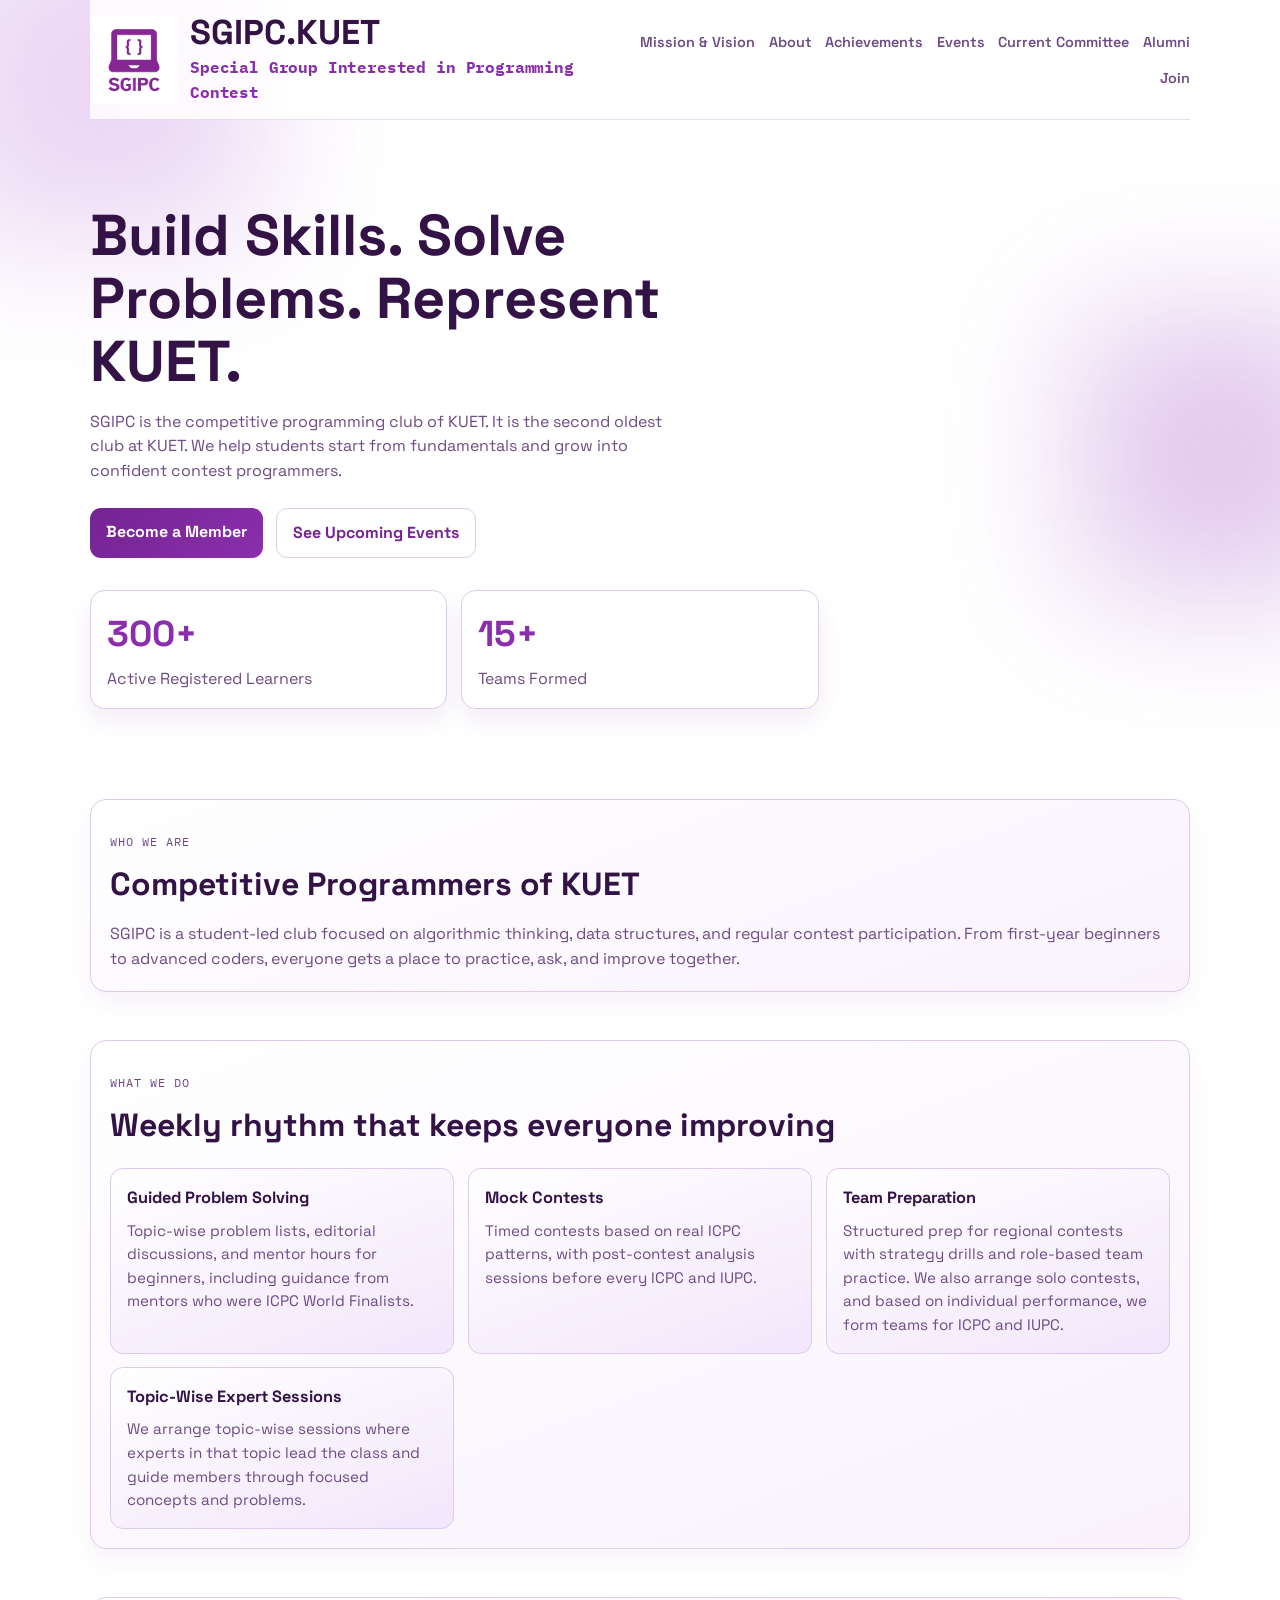
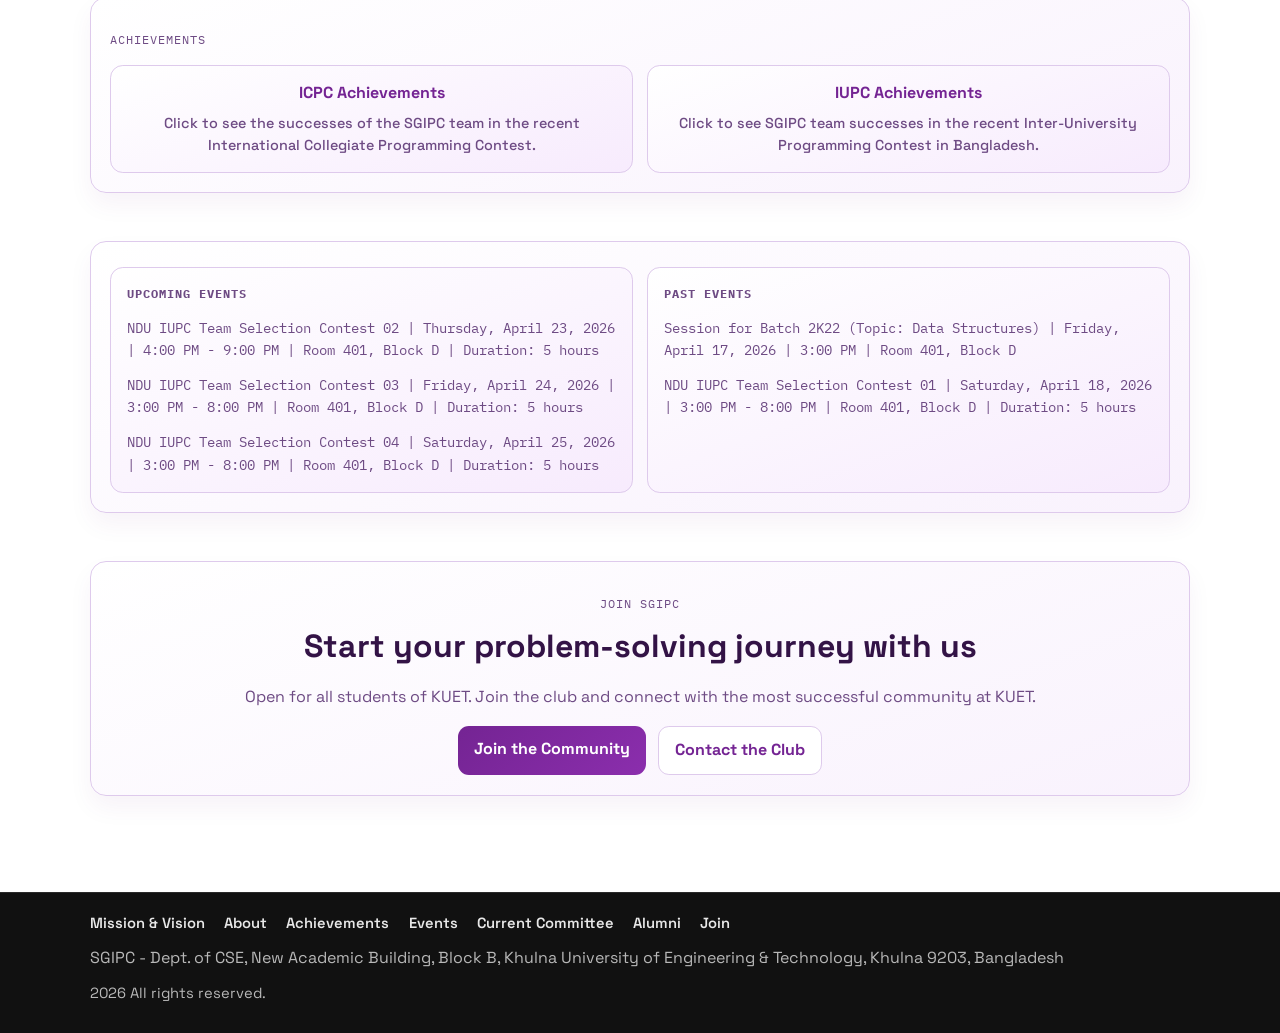
==== index.html @ be024faa "Adding the Front page(Partial)" ====
<!DOCTYPE html>
<html lang="en">
  <head>
    <meta charset="UTF-8" />
    <meta name="viewport" content="width=device-width, initial-scale=1.0" />
    <title>SGIPC | KUET CSE</title>
    <meta
      name="description"
      content="SGIPC (Special Group Interested in Programming Contest) - KUET CSE club front page."
    />
    <link rel="preconnect" href="https://fonts.googleapis.com" />
    <link rel="preconnect" href="https://fonts.gstatic.com" crossorigin />
    <link
      href="https://fonts.googleapis.com/css2?family=Space+Grotesk:wght@400;500;600;700&family=IBM+Plex+Mono:wght@400;500&display=swap"
      rel="stylesheet"
    />
    <link rel="stylesheet" href="styles.css" />
  </head>
  <body>
    <div class="ambient ambient-one"></div>
    <div class="ambient ambient-two"></div>

    <header class="site-header">
      <a href="#home" class="brand">
        <img
          src="assets/sgipc-logo.png"
          alt="SGIPC logo"
          class="brand-logo"
          width="88"
          height="88"
        />
        <div class="brand-text">
          <h1>SGIPC.KUET</h1>
          <p class="brand-subtitle">
            Special Group Interested in Programming Contest
          </p>
        </div>
      </a>

      <button class="menu-btn" id="menuBtn" aria-label="Toggle menu">
        <span></span>
        <span></span>
      </button>

      <nav class="site-nav" id="siteNav">
        <a href="mission-vision.html">Mission &amp; Vision</a>
        <a href="#about">About</a>
        <a href="#achievements">Achievements</a>
        <a href="#events">Events</a>
        <a href="current-committee.html">Current Committee</a>
        <a href="alumni.html">Alumni</a>
        <a href="#join">Join</a>
      </nav>
    </header>

    <main>
      <section class="hero" id="home">
        <h2>Build Skills. Solve Problems. Represent KUET.</h2>
        <p class="hero-copy">
          SGIPC is the competitive programming club of KUET. It is the second
          oldest club at KUET. We help students start from fundamentals and grow
          into confident contest programmers.
        </p>
        <div class="hero-actions">
          <a class="btn btn-primary" href="#join">Become a Member</a>
          <a class="btn btn-ghost" href="#events">See Upcoming Events</a>
        </div>

        <div class="stats-grid">
          <article class="stat-card">
            <p class="stat-value" data-count="300" data-suffix="+">0</p>
            <p class="stat-label">Active Registered Learners</p>
          </article>
          <a class="stat-card stat-card-link" href="#join">
            <p class="stat-value" data-count="15" data-suffix="+">0</p>
            <p class="stat-label">Teams Formed</p>
          </a>
        </div>
      </section>

      <section class="section reveal" id="about">
        <p class="section-kicker">Who We Are</p>
        <h3>Competitive Programmers of KUET</h3>
        <p>
          SGIPC is a student-led club focused on algorithmic thinking, data
          structures, and regular contest participation. From first-year
          beginners to advanced coders, everyone gets a place to practice, ask,
          and improve together.
        </p>
      </section>

      <section class="section reveal" id="activities">
        <p class="section-kicker">What We Do</p>
        <h3>Weekly rhythm that keeps everyone improving</h3>

        <div class="activity-grid">
          <article class="activity-card">
            <h4>Guided Problem Solving</h4>
            <p>
              Topic-wise problem lists, editorial discussions, and mentor hours
              for beginners, including guidance from mentors who were ICPC World
              Finalists.
            </p>
          </article>
          <article class="activity-card">
            <h4>Mock Contests</h4>
            <p>
              Timed contests based on real ICPC patterns, with post-contest
              analysis sessions before every ICPC and IUPC.
            </p>
          </article>
          <article class="activity-card">
            <h4>Team Preparation</h4>
            <p>
              Structured prep for regional contests with strategy drills and
              role-based team practice. We also arrange solo contests, and based
              on individual performance, we form teams for ICPC and IUPC.
            </p>
          </article>
          <article class="activity-card">
            <h4>Topic-Wise Expert Sessions</h4>
            <p>
              We arrange topic-wise sessions where experts in that topic lead
              the class and guide members through focused concepts and problems.
            </p>
          </article>
        </div>
      </section>

      <section class="section reveal" id="achievements">
        <p class="section-kicker">Achievements</p>
        <div class="achievement-jump">
          <a class="achievement-jump-link" href="#icpc-achievements"
            ><span class="achievement-jump-title">ICPC Achievements</span
            ><span class="achievement-jump-desc"
              >Click to see the successes of the SGIPC team in the recent
              International Collegiate Programming Contest.</span
            ></a
          >
          <a class="achievement-jump-link" href="#iupc-achievements"
            ><span class="achievement-jump-title">IUPC Achievements</span
            ><span class="achievement-jump-desc"
              >Click to see SGIPC team successes in the recent
              Inter-University Programming Contest in Bangladesh.</span
            ></a
          >
        </div>
      </section>

      <section class="section reveal" id="events">
        <div class="event-groups">
          <article class="event-box">
            <p class="section-kicker event-kicker">Upcoming Events</p>
            <p class="event-meta">
              NDU IUPC Team Selection Contest 02 | Thursday, April 23, 2026 |
              4:00 PM - 9:00 PM | Room 401, Block D | Duration: 5 hours
            </p>
            <p class="event-meta">
              NDU IUPC Team Selection Contest 03 | Friday, April 24, 2026 | 3:00
              PM - 8:00 PM | Room 401, Block D | Duration: 5 hours
            </p>
            <p class="event-meta">
              NDU IUPC Team Selection Contest 04 | Saturday, April 25, 2026 |
              3:00 PM - 8:00 PM | Room 401, Block D | Duration: 5 hours
            </p>
          </article>

          <article class="event-box">
            <p class="section-kicker event-kicker">Past Events</p>
            <p class="event-meta">
              Session for Batch 2K22 (Topic: Data Structures) | Friday, April 17,
              2026 | 3:00 PM | Room 401, Block D
            </p>
            <p class="event-meta">
              NDU IUPC Team Selection Contest 01 | Saturday, April 18, 2026 |
              3:00 PM - 8:00 PM | Room 401, Block D | Duration: 5 hours
            </p>
          </article>
        </div>
      </section>

      <section class="section reveal join" id="join">
        <p class="section-kicker">Join SGIPC</p>
        <h3>Start your problem-solving journey with us</h3>
        <p>
          Open for all students of KUET. Join the club and connect with the most
          successful community at KUET.
        </p>
        <div class="join-actions">
          <a
            class="btn btn-primary"
            href="https://docs.google.com/forms/d/e/REPLACE_WITH_YOUR_FORM_ID/viewform"
            target="_blank"
            rel="noopener noreferrer"
            >Join the Community</a
          >
          <a class="btn btn-ghost" href="mailto:sgipc.cse@kuet.ac.bd"
            >Contact the Club</a
          >
        </div>
      </section>
    </main>

    <footer class="site-footer">
      <div class="footer-inner">
        <nav class="footer-nav" aria-label="Footer Navigation">
          <a href="mission-vision.html">Mission &amp; Vision</a>
          <a href="#about">About</a>
          <a href="#achievements">Achievements</a>
          <a href="#events">Events</a>
          <a href="current-committee.html">Current Committee</a>
          <a href="alumni.html">Alumni</a>
          <a href="#join">Join</a>
        </nav>
        <p class="footer-address">
          SGIPC - Dept. of CSE, New Academic Building, Block B, Khulna
          University of Engineering & Technology, Khulna 9203, Bangladesh
        </p>
        <p class="footer-copy"><span id="year"></span> All rights reserved.</p>
      </div>
    </footer>

    <script src="script.js"></script>
  </body>
</html>
---- styles.css ----
:root {
  --bg: #ffffff;
  --surface: #f9f2fd;
  --surface-soft: #f2e6fb;
  --text: #331346;
  --muted: #6e4b84;
  --accent: #8b2ead;
  --accent-strong: #742493;
  --stroke: #decaec;
  --max-width: 1100px;
}

* {
  box-sizing: border-box;
  margin: 0;
  padding: 0;
}

html {
  scroll-behavior: smooth;
}

#home,
#about,
#activities,
#achievements,
#events,
#join {
  scroll-margin-top: 96px;
}

body {
  font-family: "Space Grotesk", sans-serif;
  color: var(--text);
  background: #ffffff;
  line-height: 1.55;
  min-height: 100vh;
  overflow-x: hidden;
}

.ambient {
  position: fixed;
  z-index: -1;
  filter: blur(70px);
  opacity: 0.35;
}

.ambient-one {
  width: 320px;
  height: 320px;
  background: #c78de0;
  top: -80px;
  left: -60px;
}

.ambient-two {
  width: 280px;
  height: 280px;
  background: #ad67ce;
  right: -80px;
  top: 35%;
}

.site-header,
main {
  width: min(100% - 2rem, var(--max-width));
  margin-inline: auto;
}

.site-header {
  position: sticky;
  top: 0;
  display: flex;
  align-items: center;
  justify-content: space-between;
  padding: 0.9rem 0;
  backdrop-filter: blur(10px);
  background: rgba(255, 255, 255, 0.85);
  border-bottom: 1px solid rgba(222, 202, 236, 0.65);
  z-index: 10;
}

.brand {
  display: flex;
  align-items: center;
  gap: 0.75rem;
  text-decoration: none;
  color: inherit;
}

.brand-logo {
  width: 88px;
  height: 88px;
  object-fit: contain;
}

.brand-text h1 {
  font-size: clamp(1.45rem, 3vw, 2.15rem);
  line-height: 1.1;
}

.brand-subtitle {
  margin-top: 0.2rem;
  font-size: clamp(0.84rem, 1.45vw, 1rem);
  font-family: "IBM Plex Mono", monospace;
  color: var(--accent);
  font-weight: 700;
  letter-spacing: -0.01em;
}

.site-nav {
  display: flex;
  gap: 0.85rem;
  align-items: center;
  flex-wrap: wrap;
  justify-content: flex-end;
}

.site-nav a {
  text-decoration: none;
  color: var(--muted);
  font-weight: 600;
  font-size: 0.9rem;
  transition: color 0.25s ease;
}

.site-nav a:hover {
  color: var(--accent-strong);
}

.menu-btn {
  display: none;
  background: transparent;
  border: 1px solid var(--stroke);
  border-radius: 0.5rem;
  width: 42px;
  height: 38px;
  padding: 0.4rem;
  cursor: pointer;
}

.menu-btn span {
  display: block;
  height: 2px;
  background: var(--accent-strong);
  margin: 0.45rem 0;
}

main {
  padding: 2rem 0 4rem;
}

.hero {
  padding: 3.2rem 0 2.6rem;
  animation: rise 0.8s ease;
}

.hero h2 {
  font-size: clamp(1.95rem, 4.8vw, 3.6rem);
  line-height: 1.1;
  max-width: 16ch;
}

.hero-copy {
  margin-top: 1rem;
  max-width: 58ch;
  color: var(--muted);
}

.hero-actions {
  margin-top: 1.5rem;
  display: flex;
  flex-wrap: wrap;
  gap: 0.8rem;
}

.btn {
  text-decoration: none;
  font-weight: 700;
  padding: 0.72rem 1rem;
  border-radius: 0.68rem;
  border: 1px solid var(--stroke);
  transition:
    transform 0.2s ease,
    box-shadow 0.2s ease;
}

.btn:hover {
  transform: translateY(-2px);
  box-shadow: 0 10px 20px rgba(139, 46, 173, 0.2);
}

.btn-primary {
  background: linear-gradient(135deg, var(--accent-strong) 0%, var(--accent) 100%);
  color: #ffffff;
  border: none;
}

.btn-ghost {
  color: var(--accent-strong);
  background: #fff;
}

.stats-grid {
  margin-top: 2rem;
  display: grid;
  grid-template-columns: repeat(3, minmax(0, 1fr));
  gap: 0.9rem;
}

.stat-card {
  background: #ffffff;
  border: 1px solid var(--stroke);
  border-radius: 0.9rem;
  padding: 1rem;
  box-shadow: 0 12px 24px rgba(98, 28, 126, 0.08);
}

.stat-card-link {
  display: block;
  text-decoration: none;
  color: inherit;
  transition:
    transform 0.2s ease,
    box-shadow 0.2s ease,
    border-color 0.2s ease;
}

.stat-card-link:hover {
  transform: translateY(-2px);
  border-color: var(--accent);
  box-shadow: 0 14px 28px rgba(98, 28, 126, 0.15);
}

.stat-value {
  font-size: clamp(1.45rem, 4vw, 2.25rem);
  font-weight: 700;
  color: var(--accent);
}

.stat-label {
  color: var(--muted);
  margin-top: 0.3rem;
}

.section {
  margin-top: 3rem;
  padding: 1.2rem;
  border: 1px solid var(--stroke);
  border-radius: 1rem;
  background: linear-gradient(160deg, #ffffff 0%, var(--surface) 100%);
  box-shadow: 0 12px 24px rgba(98, 28, 126, 0.05);
}

.section-kicker {
  color: var(--accent);
  text-transform: uppercase;
  letter-spacing: 0.08em;
  font-size: 0.78rem;
  font-family: "IBM Plex Mono", monospace;
}

.event-kicker {
  font-weight: 700;
}

.section h3 {
  margin-top: 0.55rem;
  font-size: clamp(1.35rem, 3.2vw, 2rem);
}

.section p {
  margin-top: 0.8rem;
  color: var(--muted);
}

.activity-grid {
  margin-top: 1.1rem;
  display: grid;
  grid-template-columns: repeat(3, minmax(0, 1fr));
  gap: 0.85rem;
}

.activity-card {
  border: 1px solid var(--stroke);
  border-radius: 0.8rem;
  padding: 1rem;
  background: linear-gradient(160deg, #ffffff 0%, var(--surface-soft) 100%);
}

.activity-card h4 {
  color: var(--text);
  font-size: 1.02rem;
}

.activity-card p {
  margin-top: 0.5rem;
  font-size: 0.95rem;
}

.achievement-jump {
  margin-top: 1rem;
  display: grid;
  grid-template-columns: repeat(2, minmax(0, 1fr));
  gap: 0.85rem;
}

.achievement-jump-link {
  display: block;
  text-decoration: none;
  color: var(--accent-strong);
  font-weight: 700;
  text-align: center;
  border: 1px solid var(--stroke);
  border-radius: 0.8rem;
  padding: 0.95rem 0.8rem;
  background: linear-gradient(160deg, #ffffff 0%, #f7ebfd 100%);
  transition:
    transform 0.2s ease,
    box-shadow 0.2s ease,
    border-color 0.2s ease;
}

.achievement-jump-title {
  display: block;
}

.achievement-jump-desc {
  display: block;
  margin-top: 0.35rem;
  font-size: 0.9rem;
  font-weight: 500;
  color: var(--muted);
}

.achievement-jump-link:hover,
.achievement-jump-link:focus-visible {
  transform: translateY(-2px);
  border-color: var(--accent);
  box-shadow: 0 14px 28px rgba(98, 28, 126, 0.15);
}

.achievement-grid {
  margin-top: 1.1rem;
  display: grid;
  grid-template-columns: repeat(2, minmax(0, 1fr));
  gap: 0.85rem;
}

.achievement-card {
  border: 1px solid var(--stroke);
  border-radius: 0.8rem;
  padding: 1rem;
  background: linear-gradient(160deg, #ffffff 0%, #f7ebfd 100%);
}

.achievement-link {
  display: block;
  text-decoration: none;
  color: inherit;
  transition:
    transform 0.2s ease,
    box-shadow 0.2s ease,
    border-color 0.2s ease;
}

.achievement-link:hover,
.achievement-link:focus-visible {
  transform: translateY(-2px);
  border-color: var(--accent);
  box-shadow: 0 14px 28px rgba(98, 28, 126, 0.15);
}

.achievement-card h4 {
  color: var(--accent-strong);
  font-size: 1.02rem;
}

.achievement-card p {
  margin-top: 0.5rem;
  font-size: 0.95rem;
}

.event-meta {
  font-family: "IBM Plex Mono", monospace;
  font-size: 0.9rem;
}

.event-groups {
  margin-top: 0.4rem;
  display: grid;
  grid-template-columns: repeat(2, minmax(0, 1fr));
  gap: 0.85rem;
}

.event-box {
  border: 1px solid var(--stroke);
  border-radius: 0.8rem;
  padding: 1rem;
  background: linear-gradient(160deg, #ffffff 0%, #f7ebfd 100%);
}

.event-box .section-kicker {
  margin-top: 0;
}

.join {
  text-align: center;
}

.join-actions {
  margin-top: 1rem;
  display: flex;
  justify-content: center;
  flex-wrap: wrap;
  gap: 0.75rem;
}

.site-footer {
  margin-top: 2rem;
  padding: 1.2rem 0 1.8rem;
  background: #111111;
  border-top: 1px solid #2a2a2a;
}

.footer-inner {
  width: min(100% - 2rem, var(--max-width));
  margin-inline: auto;
  display: flex;
  flex-direction: column;
  gap: 0.7rem;
}

.footer-nav {
  display: flex;
  flex-wrap: wrap;
  gap: 0.9rem 1.2rem;
}

.footer-nav a {
  text-decoration: none;
  color: #e8e8e8;
  font-weight: 600;
  font-size: 0.92rem;
}

.footer-nav a:hover {
  color: #ffffff;
}

.footer-address,
.footer-copy {
  color: #b8b8b8;
  margin: 0;
}

.footer-copy {
  font-size: 0.92rem;
}

.reveal {
  opacity: 0;
  transform: translateY(14px);
  transition:
    opacity 0.6s ease,
    transform 0.6s ease;
}

.reveal.is-visible {
  opacity: 1;
  transform: translateY(0);
}

@keyframes rise {
  from {
    opacity: 0;
    transform: translateY(18px);
  }
  to {
    opacity: 1;
    transform: translateY(0);
  }
}

@media (max-width: 880px) {
  .stats-grid,
  .activity-grid,
  .achievement-grid {
    grid-template-columns: 1fr 1fr;
  }

  .event-groups {
    grid-template-columns: 1fr;
  }

  .footer-nav {
    gap: 0.65rem 1rem;
  }
}

@media (max-width: 700px) {
  .menu-btn {
    display: block;
  }

  .site-nav {
    position: absolute;
    right: 0;
    top: 72px;
    width: 210px;
    background: #ffffff;
    border: 1px solid var(--stroke);
    border-radius: 0.8rem;
    padding: 0.8rem;
    display: none;
    flex-direction: column;
    gap: 0.8rem;
    box-shadow: 0 12px 24px rgba(98, 28, 126, 0.12);
  }

  .site-nav.open {
    display: flex;
  }

  .stats-grid,
  .activity-grid,
  .achievement-grid {
    grid-template-columns: 1fr;
  }

  .achievement-jump {
    grid-template-columns: 1fr;
  }

  .event-groups {
    grid-template-columns: 1fr;
  }
}
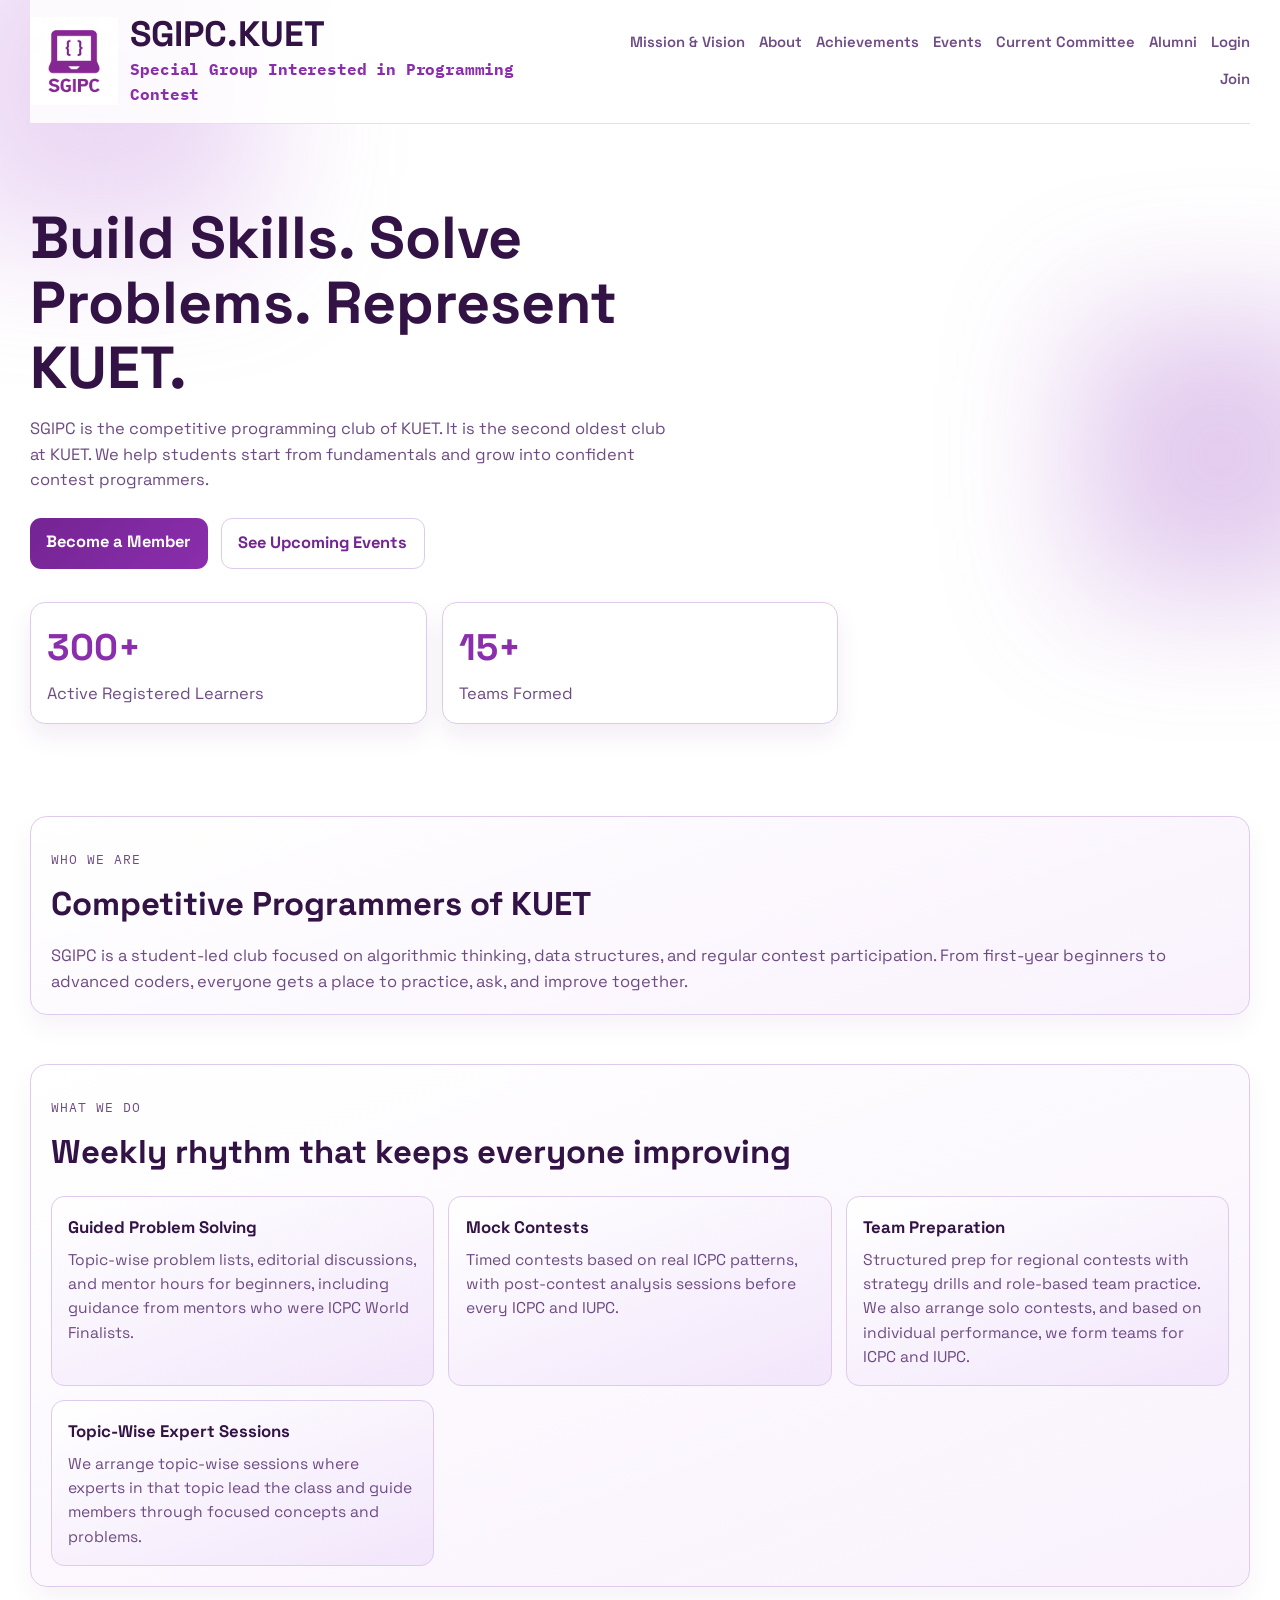
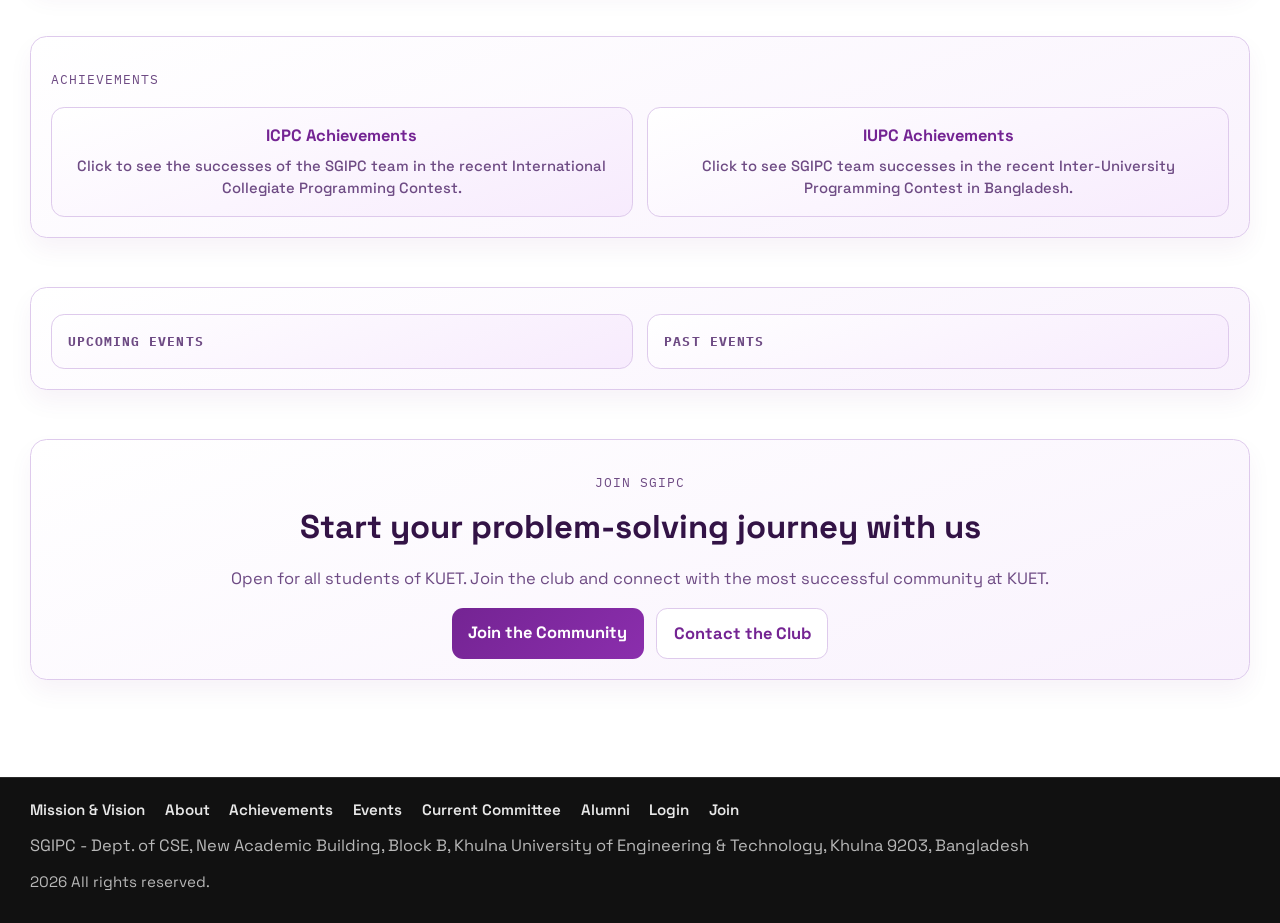
==== commit 9a98b5ee: "Adding the feature of admin login & event editing feature" ====
--- a/index.html
+++ b/index.html
@@ -49,6 +49,7 @@
         <a href="#events">Events</a>
         <a href="current-committee.html">Current Committee</a>
         <a href="alumni.html">Alumni</a>
+        <a href="login.html">Login</a>
         <a href="#join">Join</a>
       </nav>
     </header>
@@ -151,30 +152,30 @@
         <div class="event-groups">
           <article class="event-box">
             <p class="section-kicker event-kicker">Upcoming Events</p>
-            <p class="event-meta">
-              NDU IUPC Team Selection Contest 02 | Thursday, April 23, 2026 |
-              4:00 PM - 9:00 PM | Room 401, Block D | Duration: 5 hours
-            </p>
-            <p class="event-meta">
-              NDU IUPC Team Selection Contest 03 | Friday, April 24, 2026 | 3:00
-              PM - 8:00 PM | Room 401, Block D | Duration: 5 hours
-            </p>
-            <p class="event-meta">
-              NDU IUPC Team Selection Contest 04 | Saturday, April 25, 2026 |
-              3:00 PM - 8:00 PM | Room 401, Block D | Duration: 5 hours
-            </p>
+            <div id="adminAddEventPrompt" style="display:none;margin-bottom:1.5rem;background:var(--surface-soft);padding:1rem;border-radius:4px;text-align:center;">
+              <p style="margin-bottom:0.5rem;">Logged in as: <strong id="eventAdminUser"></strong></p>
+              <button class="btn btn-ghost" id="eventLogoutBtn" type="button" style="font-size:0.9rem;">Logout</button>
+            </div>
+            <div id="upcomingEvents" class="events-list">
+              <!-- Upcoming events will be rendered here by script.js -->
+            </div>
+            <form id="addEventForm" class="add-event-form" aria-label="Add upcoming event" style="display:none;">
+              <h4 style="margin-bottom:0.5rem;">Add New Event</h4>
+              <input type="text" id="evtTitle" placeholder="Event title" required />
+              <input type="datetime-local" id="evtDateTime" required />
+              <input type="text" id="evtLocation" placeholder="Location (optional)" />
+              <textarea id="evtDesc" placeholder="Short description (optional)"></textarea>
+              <div style="display:flex;gap:.5rem;align-items:center;margin-top:.5rem;">
+                <button class="btn btn-primary" id="addEventBtn" type="submit">Add Event</button>
+              </div>
+            </form>
           </article>
 
           <article class="event-box">
             <p class="section-kicker event-kicker">Past Events</p>
-            <p class="event-meta">
-              Session for Batch 2K22 (Topic: Data Structures) | Friday, April 17,
-              2026 | 3:00 PM | Room 401, Block D
-            </p>
-            <p class="event-meta">
-              NDU IUPC Team Selection Contest 01 | Saturday, April 18, 2026 |
-              3:00 PM - 8:00 PM | Room 401, Block D | Duration: 5 hours
-            </p>
+            <div id="pastEvents" class="events-list">
+              <!-- Past events will be rendered here by script.js -->
+            </div>
           </article>
         </div>
       </section>
@@ -189,16 +190,17 @@
         <div class="join-actions">
           <a
             class="btn btn-primary"
-            href="https://docs.google.com/forms/d/e/REPLACE_WITH_YOUR_FORM_ID/viewform"
+            href="https://docs.google.com/forms/d/e/ekhane_form_link_dibo/viewform"
             target="_blank"
             rel="noopener noreferrer"
             >Join the Community</a
           >
-          <a class="btn btn-ghost" href="mailto:sgipc.cse@kuet.ac.bd"
+          <a class="btn btn-ghost" href="mailto:president.sgipc.kuet@gmail.com"
             >Contact the Club</a
           >
         </div>
       </section>
+
     </main>
 
     <footer class="site-footer">
@@ -210,6 +212,7 @@
           <a href="#events">Events</a>
           <a href="current-committee.html">Current Committee</a>
           <a href="alumni.html">Alumni</a>
+          <a href="login.html">Login</a>
           <a href="#join">Join</a>
         </nav>
         <p class="footer-address">
--- a/styles.css
+++ b/styles.css
@@ -7,7 +7,8 @@
   --accent: #8b2ead;
   --accent-strong: #742493;
   --stroke: #decaec;
-  --max-width: 1100px;
+  --max-width: 1220px;
+  --edge-gap: clamp(1rem, 2.2vw, 2rem);
 }
 
 * {
@@ -16,8 +17,15 @@
   padding: 0;
 }
 
+img,
+svg {
+  max-width: 100%;
+  height: auto;
+}
+
 html {
   scroll-behavior: smooth;
+  font-size: clamp(15px, 0.16vw + 14.4px, 17px);
 }
 
 #home,
@@ -63,7 +71,7 @@
 
 .site-header,
 main {
-  width: min(100% - 2rem, var(--max-width));
+  width: min(100% - (2 * var(--edge-gap)), var(--max-width));
   margin-inline: auto;
 }
 
@@ -73,6 +81,7 @@
   display: flex;
   align-items: center;
   justify-content: space-between;
+  gap: 1rem;
   padding: 0.9rem 0;
   backdrop-filter: blur(10px);
   background: rgba(255, 255, 255, 0.85);
@@ -147,7 +156,7 @@
 }
 
 main {
-  padding: 2rem 0 4rem;
+  padding: clamp(1.25rem, 2.2vw, 2rem) 0 clamp(2.5rem, 5vw, 4rem);
 }
 
 .hero {
@@ -244,8 +253,8 @@
 }
 
 .section {
-  margin-top: 3rem;
-  padding: 1.2rem;
+  margin-top: clamp(1.6rem, 4vw, 3rem);
+  padding: clamp(0.95rem, 2.4vw, 1.2rem);
   border: 1px solid var(--stroke);
   border-radius: 1rem;
   background: linear-gradient(160deg, #ffffff 0%, var(--surface) 100%);
@@ -424,11 +433,36 @@
 }
 
 .footer-inner {
-  width: min(100% - 2rem, var(--max-width));
+  width: min(100% - (2 * var(--edge-gap)), var(--max-width));
   margin-inline: auto;
   display: flex;
   flex-direction: column;
   gap: 0.7rem;
+}
+
+@media (max-width: 1024px) {
+  .site-header {
+    align-items: flex-start;
+  }
+
+  .site-nav {
+    gap: 0.7rem;
+  }
+}
+
+@media (max-width: 840px) {
+  .brand-logo {
+    width: 72px;
+    height: 72px;
+  }
+
+  .brand-text h1 {
+    font-size: clamp(1.22rem, 3.6vw, 1.7rem);
+  }
+
+  .brand-subtitle {
+    font-size: clamp(0.72rem, 2vw, 0.9rem);
+  }
 }
 
 .footer-nav {
@@ -471,6 +505,137 @@
   transform: translateY(0);
 }
 
+/* Admin Login Modal */
+.login-modal {
+  position: fixed !important;
+  top: 0 !important;
+  left: 0 !important;
+  width: 100% !important;
+  height: 100% !important;
+  background: rgba(0, 0, 0, 0.5) !important;
+  display: none !important;
+  align-items: center !important;
+  justify-content: center !important;
+  z-index: 9999 !important;
+}
+
+.login-modal-content {
+  background: var(--bg);
+  padding: 2rem;
+  border-radius: 8px;
+  box-shadow: 0 4px 20px rgba(0, 0, 0, 0.15);
+  max-width: 400px;
+  width: 90%;
+}
+
+.login-modal-content h2 {
+  margin-bottom: 1.5rem;
+  text-align: center;
+  color: var(--text);
+}
+
+.admin-login-form {
+  display: flex;
+  flex-direction: column;
+  gap: 1rem;
+}
+
+.admin-login-form input {
+  padding: 0.75rem;
+  border: 1px solid var(--stroke);
+  border-radius: 4px;
+  font-family: inherit;
+  font-size: 0.95rem;
+  color: var(--text);
+  background: var(--surface);
+}
+
+.admin-login-form input:focus {
+  outline: none;
+  border-color: var(--accent);
+  box-shadow: 0 0 0 2px rgba(139, 46, 173, 0.1);
+}
+
+.admin-login-form button {
+  padding: 0.75rem;
+  font-size: 0.95rem;
+  cursor: pointer;
+}
+
+/* Add Event Form */
+.add-event-form {
+  display: flex;
+  flex-direction: column;
+  gap: 0.75rem;
+  max-width: 420px;
+  margin: 1rem 0 0 0;
+  padding: 1rem;
+  background: var(--surface-soft);
+  border-radius: 4px;
+}
+
+.add-event-form input,
+.add-event-form textarea {
+  padding: 0.75rem;
+  font-family: inherit;
+  font-size: 0.95rem;
+  border: 1px solid var(--stroke);
+  border-radius: 4px;
+  color: var(--text);
+  background: var(--bg);
+}
+
+.add-event-form input:focus,
+.add-event-form textarea:focus {
+  outline: none;
+  border-color: var(--accent);
+  box-shadow: 0 0 0 2px rgba(139, 46, 173, 0.1);
+}
+
+.add-event-form textarea {
+  resize: vertical;
+  min-height: 80px;
+}
+
+#adminProfile {
+  text-align: center;
+}
+
+#adminProfile p {
+  font-size: 1.1rem;
+  margin-bottom: 1rem;
+}
+
+#adminProfile .btn {
+  display: block;
+  margin: 0.5rem auto;
+}
+
+/* Delete button for events */
+.btn-delete {
+  display: inline-block;
+  margin-top: 0.5rem;
+  padding: 0.4rem 0.8rem;
+  font-size: 0.85rem;
+  background: #dc3545;
+  color: white;
+  border: none;
+  border-radius: 4px;
+  cursor: pointer;
+  transition: background 0.2s ease;
+}
+
+.btn-delete:hover {
+  background: #c82333;
+}
+
+@media (max-width: 700px) {
+  .login-modal-content {
+    width: 95%;
+    padding: 1.5rem;
+  }
+}
+
 @keyframes rise {
   from {
     opacity: 0;
@@ -506,8 +671,8 @@
   .site-nav {
     position: absolute;
     right: 0;
-    top: 72px;
-    width: 210px;
+    top: calc(100% + 0.45rem);
+    width: min(88vw, 320px);
     background: #ffffff;
     border: 1px solid var(--stroke);
     border-radius: 0.8rem;
@@ -515,6 +680,8 @@
     display: none;
     flex-direction: column;
     gap: 0.8rem;
+    max-height: 72vh;
+    overflow-y: auto;
     box-shadow: 0 12px 24px rgba(98, 28, 126, 0.12);
   }
 
@@ -536,3 +703,38 @@
     grid-template-columns: 1fr;
   }
 }
+
+@media (max-width: 520px) {
+  .brand {
+    gap: 0.55rem;
+  }
+
+  .brand-logo {
+    width: 60px;
+    height: 60px;
+  }
+
+  .brand-subtitle {
+    display: none;
+  }
+
+  .hero {
+    padding-top: 1.5rem;
+  }
+
+  .hero-actions .btn,
+  .join-actions .btn {
+    width: 100%;
+    text-align: center;
+  }
+
+  .footer-nav {
+    gap: 0.6rem 0.85rem;
+  }
+}
+
+@media (min-width: 1600px) {
+  :root {
+    --max-width: 1320px;
+  }
+}
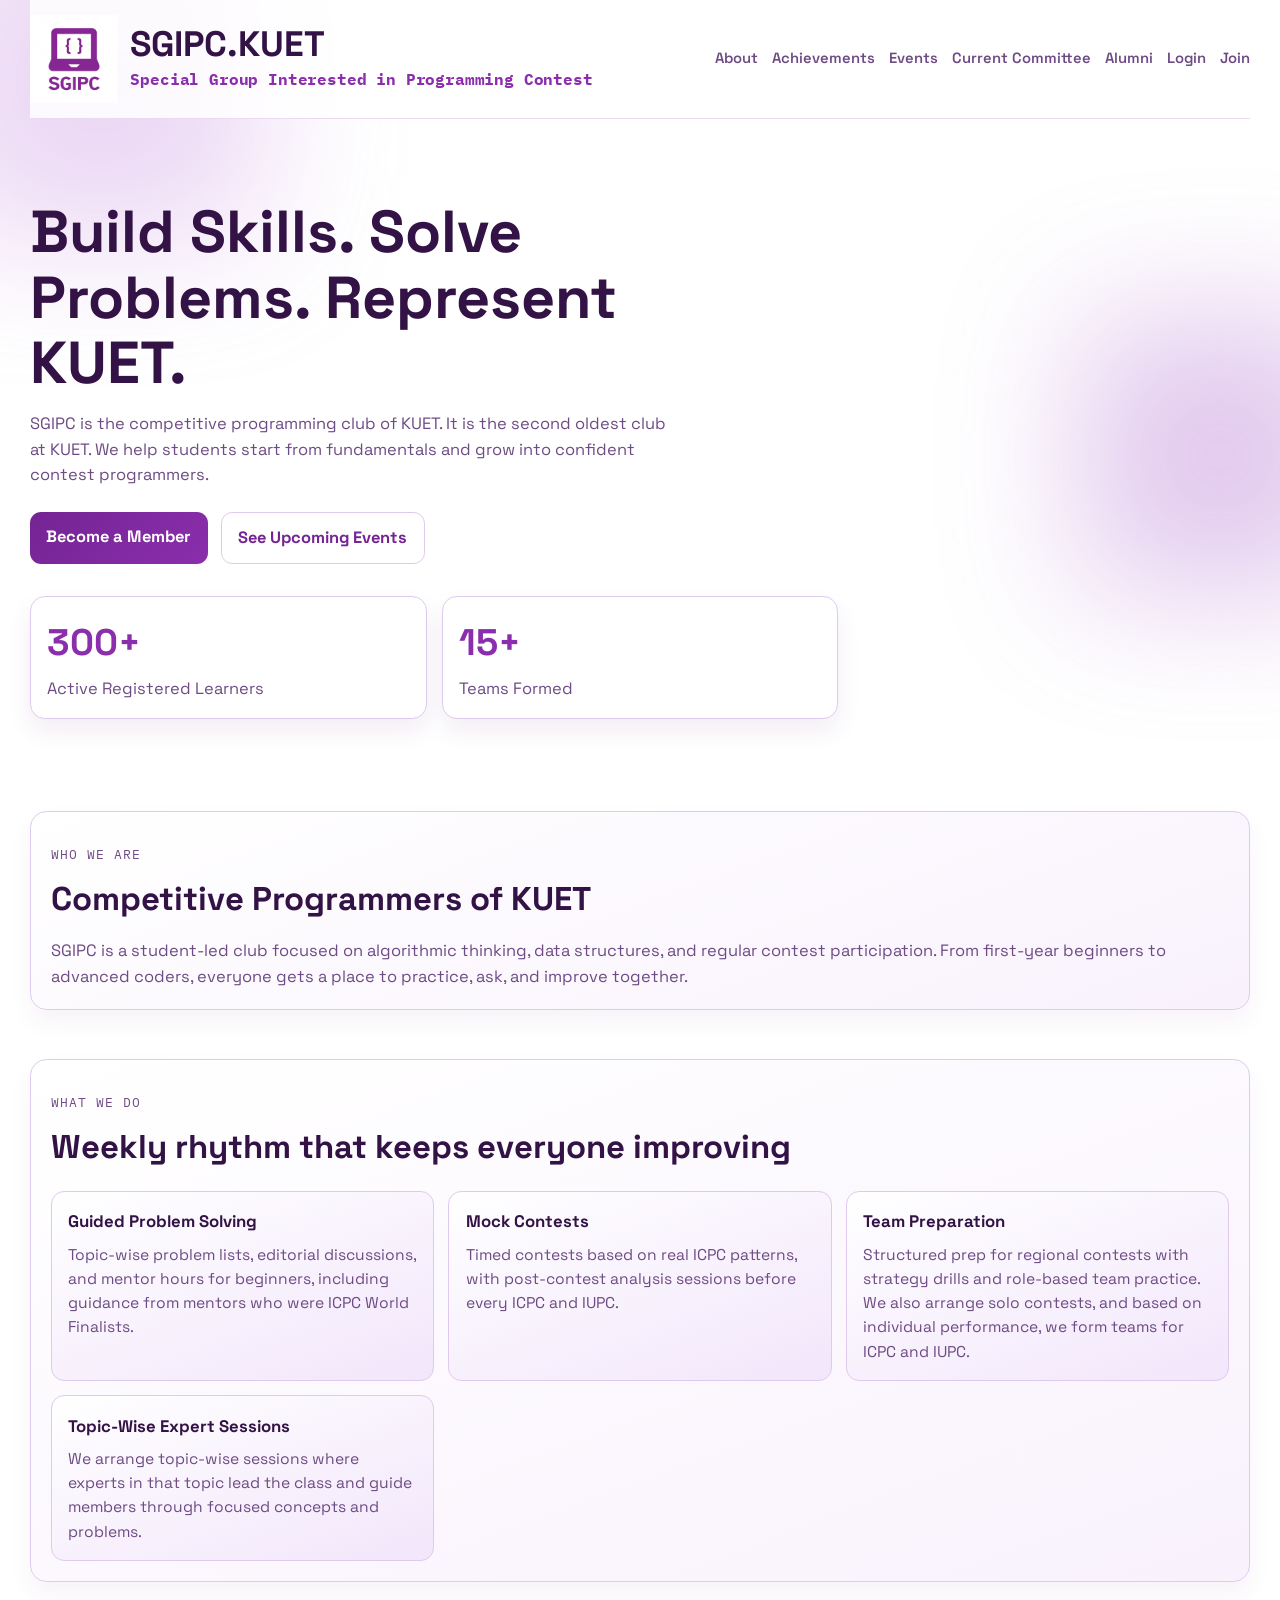
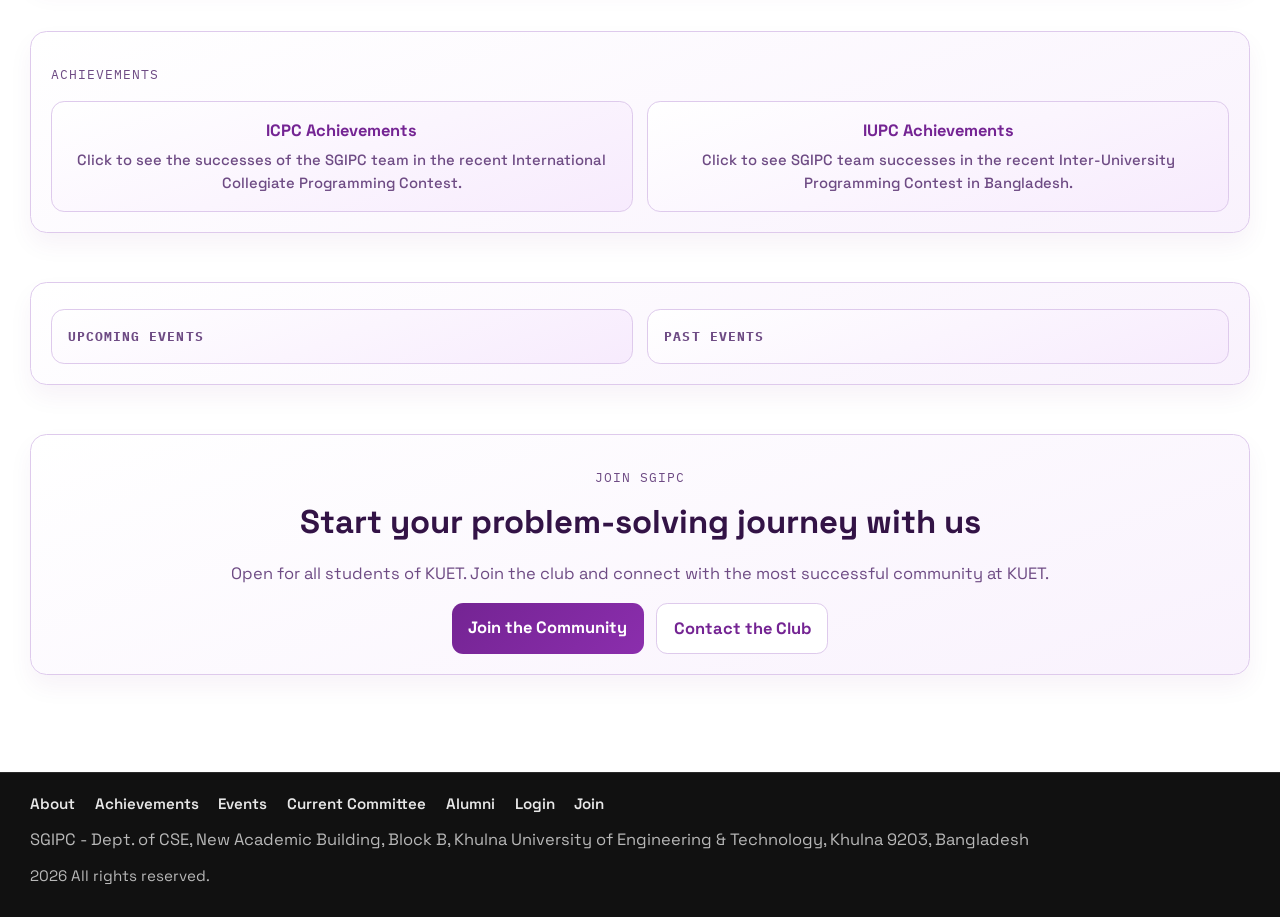
==== commit a4548c47: "Removed the Mission & Vision Button" ====
--- a/index.html
+++ b/index.html
@@ -43,7 +43,6 @@
       </button>
 
       <nav class="site-nav" id="siteNav">
-        <a href="mission-vision.html">Mission &amp; Vision</a>
         <a href="#about">About</a>
         <a href="#achievements">Achievements</a>
         <a href="#events">Events</a>
@@ -206,7 +205,6 @@
     <footer class="site-footer">
       <div class="footer-inner">
         <nav class="footer-nav" aria-label="Footer Navigation">
-          <a href="mission-vision.html">Mission &amp; Vision</a>
           <a href="#about">About</a>
           <a href="#achievements">Achievements</a>
           <a href="#events">Events</a>
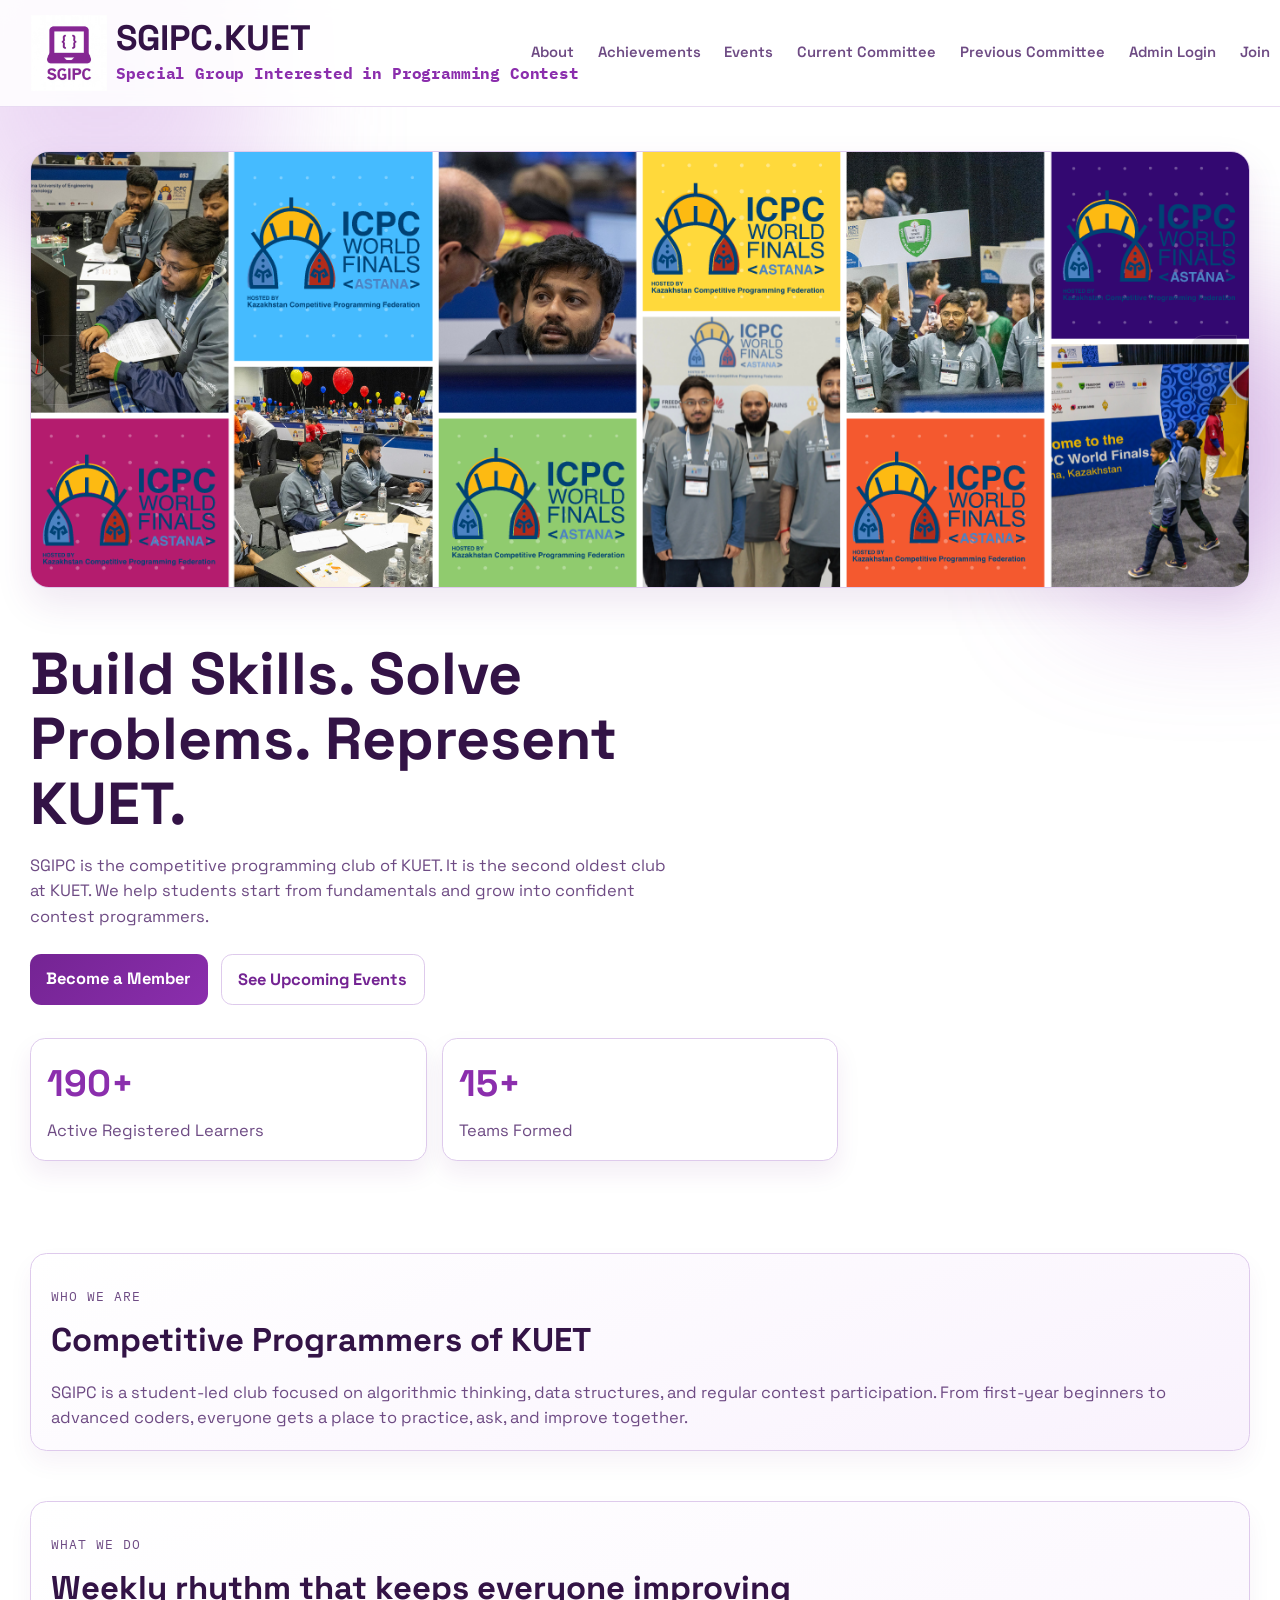
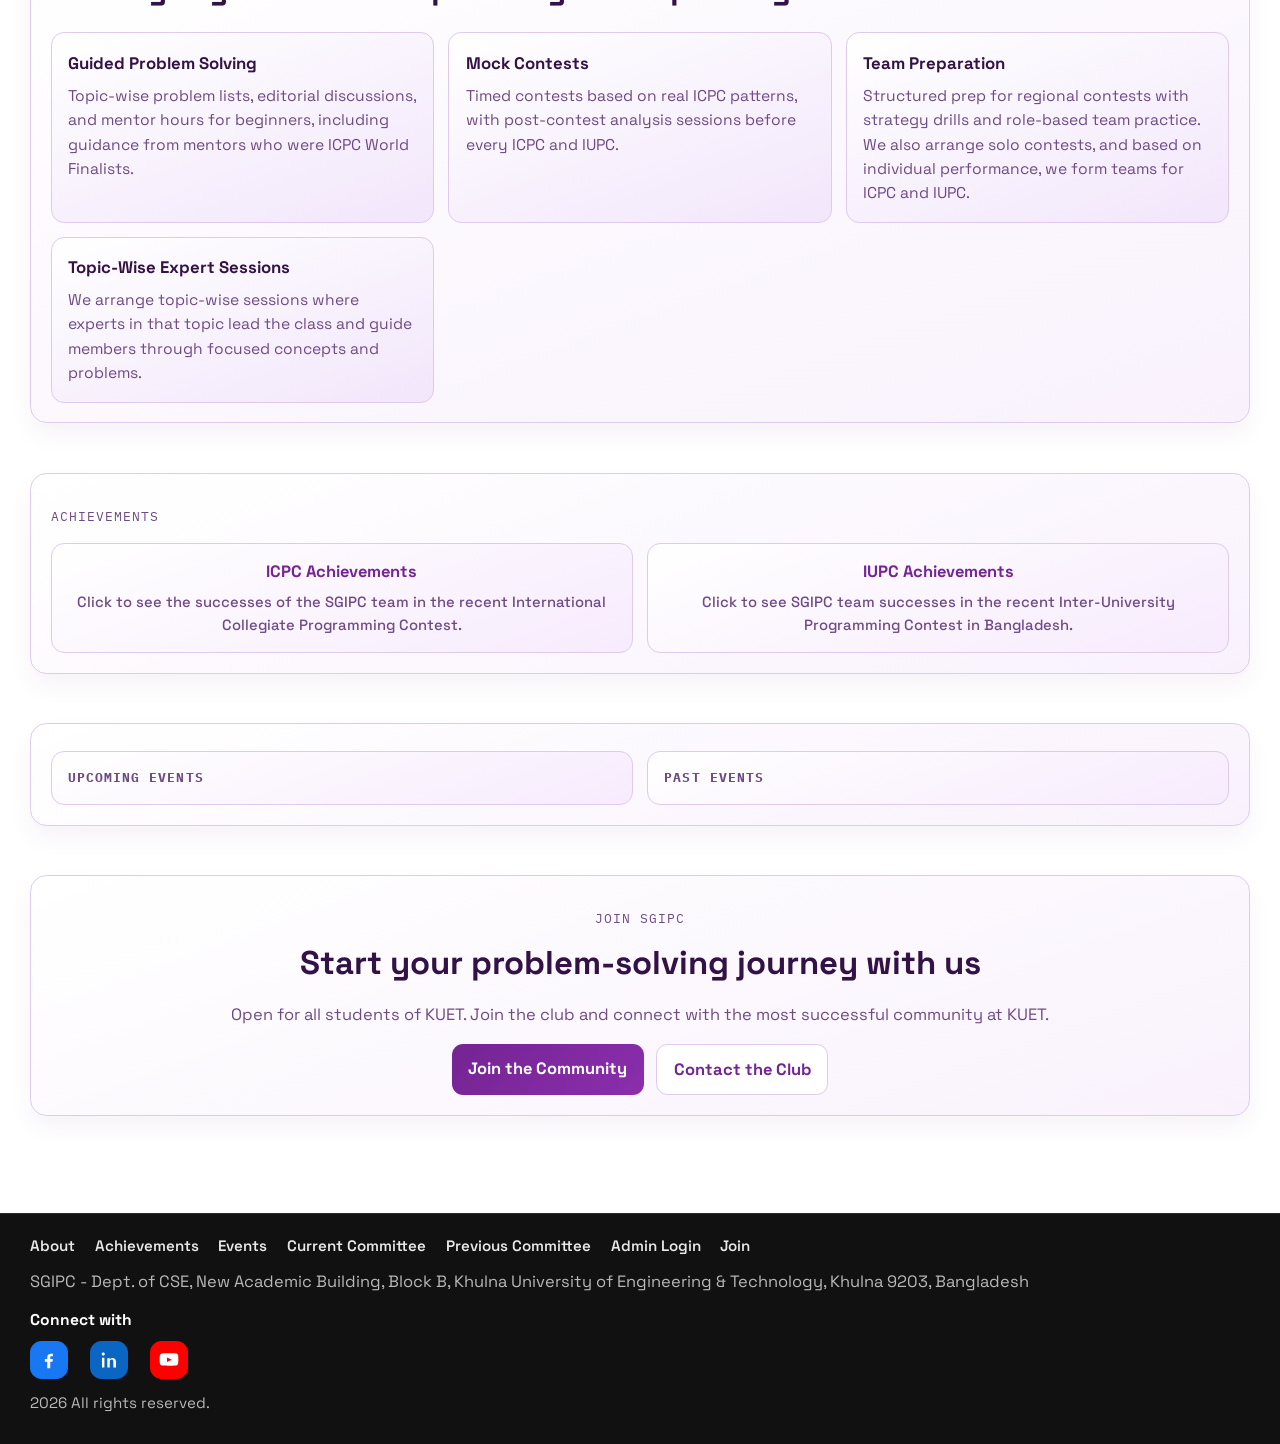
==== commit 71447ba5: "Adding Banner Photo, Social Link to Connect" ====
--- a/index.html
+++ b/index.html
@@ -47,13 +47,42 @@
         <a href="#achievements">Achievements</a>
         <a href="#events">Events</a>
         <a href="current-committee.html">Current Committee</a>
-        <a href="alumni.html">Alumni</a>
-        <a href="login.html">Login</a>
+        <a href="alumni.html">Previous Committee</a>
+        <a href="login.html">Admin Login</a>
         <a href="#join">Join</a>
       </nav>
     </header>
 
     <main>
+      <section class="front-banner" aria-label="SGIPC featured banner slideshow">
+        <div class="front-banner-slider">
+          <button
+            class="banner-nav banner-nav-prev"
+            id="bannerPrevBtn"
+            type="button"
+            aria-label="Previous banner image"
+          >
+            <span aria-hidden="true">&lt;</span>
+          </button>
+
+          <img
+            src="assets/banner/b1.png"
+            alt="SGIPC featured banner"
+            class="front-banner-image"
+            id="bannerImage"
+          />
+
+          <button
+            class="banner-nav banner-nav-next"
+            id="bannerNextBtn"
+            type="button"
+            aria-label="Next banner image"
+          >
+            <span aria-hidden="true">&gt;</span>
+          </button>
+        </div>
+      </section>
+
       <section class="hero" id="home">
         <h2>Build Skills. Solve Problems. Represent KUET.</h2>
         <p class="hero-copy">
@@ -189,7 +218,7 @@
         <div class="join-actions">
           <a
             class="btn btn-primary"
-            href="https://docs.google.com/forms/d/e/ekhane_form_link_dibo/viewform"
+            href="https://forms.gle/TxPCMxXHzbcvkNJM6"
             target="_blank"
             rel="noopener noreferrer"
             >Join the Community</a
@@ -209,14 +238,52 @@
           <a href="#achievements">Achievements</a>
           <a href="#events">Events</a>
           <a href="current-committee.html">Current Committee</a>
-          <a href="alumni.html">Alumni</a>
-          <a href="login.html">Login</a>
+          <a href="alumni.html">Previous Committee</a>
+          <a href="login.html">Admin Login</a>
           <a href="#join">Join</a>
         </nav>
         <p class="footer-address">
           SGIPC - Dept. of CSE, New Academic Building, Block B, Khulna
           University of Engineering & Technology, Khulna 9203, Bangladesh
         </p>
+        <div class="footer-connect">
+          <p class="footer-connect-title">Connect with</p>
+          <div class="footer-socials" aria-label="Social media links">
+            <a
+              class="footer-social footer-social-facebook"
+              href="https://www.facebook.com/sgipc.kuet/"
+              target="_blank"
+              rel="noopener noreferrer"
+              aria-label="SGIPC Facebook page"
+            >
+              <svg viewBox="0 0 24 24" aria-hidden="true" focusable="false">
+                <path d="M13.5 22v-8h2.7l.4-3.1h-3.1V8.9c0-.9.2-1.5 1.5-1.5H16.7V4.5c-.3 0-1.4-.1-2.6-.1-2.5 0-4.2 1.5-4.2 4.3v2.2H7v3.1h2.9v8h3.6z" />
+              </svg>
+            </a>
+            <a
+              class="footer-social footer-social-linkedin"
+              href="https://www.linkedin.com/company/sgipc-kuet"
+              target="_blank"
+              rel="noopener noreferrer"
+              aria-label="SGIPC LinkedIn profile"
+            >
+              <svg viewBox="0 0 24 24" aria-hidden="true" focusable="false">
+                <path d="M6.5 9.2H3.6V21h2.9V9.2zM5.1 3.1C4 3.1 3.2 3.9 3.2 4.9s.8 1.8 1.9 1.8 1.9-.8 1.9-1.8S6.2 3.1 5.1 3.1zM20.4 21v-6.5c0-3.3-1.8-4.9-4.2-4.9-1.9 0-2.8 1.1-3.3 1.8v-1.5H10V21h2.9v-6.4c0-1.7.3-3.3 2.3-3.3 2 0 2 1.9 2 3.4V21h3.2z" />
+              </svg>
+            </a>
+            <a
+              class="footer-social footer-social-youtube"
+              href="https://www.youtube.com/@sgipckuet3445"
+              target="_blank"
+              rel="noopener noreferrer"
+              aria-label="SGIPC YouTube channel"
+            >
+              <svg viewBox="0 0 24 24" aria-hidden="true" focusable="false">
+                <path d="M23 7.2s-.2-1.5-.8-2.1c-.7-.8-1.5-.8-1.9-.9C17.6 4 12 4 12 4s-5.6 0-8.3.2c-.4.1-1.2.1-1.9.9C1.2 5.7 1 7.2 1 7.2S.8 8.9.8 10.5v1.9c0 1.6.2 3.3.2 3.3s.2 1.5.8 2.1c.7.8 1.6.8 2 .9 1.5.1 8.2.2 8.2.2s5.6 0 8.3-.2c.4-.1 1.2-.1 1.9-.9.6-.6.8-2.1.8-2.1s.2-1.7.2-3.3v-1.9c0-1.6-.2-3.3-.2-3.3zM9.6 14.5V8.9l5.7 2.8-5.7 2.8z" />
+              </svg>
+            </a>
+          </div>
+        </div>
         <p class="footer-copy"><span id="year"></span> All rights reserved.</p>
       </div>
     </footer>
--- a/styles.css
+++ b/styles.css
@@ -43,6 +43,8 @@
   background: #ffffff;
   line-height: 1.55;
   min-height: 100vh;
+  display: flex;
+  flex-direction: column;
   overflow-x: hidden;
 }
 
@@ -69,37 +71,129 @@
   top: 35%;
 }
 
-.site-header,
-main {
-  width: min(100% - (2 * var(--edge-gap)), var(--max-width));
-  margin-inline: auto;
-}
-
 .site-header {
+  width: 100%;
+  margin-inline: 0;
   position: sticky;
   top: 0;
   display: flex;
   align-items: center;
   justify-content: space-between;
   gap: 1rem;
-  padding: 0.9rem 0;
+  padding: 0.7rem var(--edge-gap);
   backdrop-filter: blur(10px);
   background: rgba(255, 255, 255, 0.85);
   border-bottom: 1px solid rgba(222, 202, 236, 0.65);
   z-index: 10;
 }
 
+main {
+  width: min(100% - 1rem, var(--max-width));
+  margin-inline: auto;
+}
+
+.front-banner {
+  margin-top: 1rem;
+  border-radius: 1.15rem;
+  overflow: hidden;
+  border: 1px solid var(--stroke);
+  background: #eef7ef;
+  box-shadow: 0 16px 36px rgba(98, 28, 126, 0.1);
+}
+
+.front-banner-slider {
+  position: relative;
+}
+
+.front-banner-image {
+  display: block;
+  width: 100%;
+  height: auto;
+  object-fit: contain;
+  object-position: center;
+}
+
+.banner-nav {
+  position: absolute;
+  top: 50%;
+  transform: translateY(-50%);
+  width: 2.75rem;
+  height: 4.25rem;
+  border: 1px solid rgba(255, 255, 255, 0.24);
+  background: rgba(17, 17, 17, 0.18);
+  color: rgba(255, 255, 255, 0.38);
+  display: inline-flex;
+  align-items: center;
+  justify-content: center;
+  cursor: pointer;
+  z-index: 2;
+  transition:
+    opacity 0.2s ease,
+    transform 0.2s ease,
+    background 0.2s ease,
+    color 0.2s ease,
+    box-shadow 0.2s ease,
+    border-color 0.2s ease;
+  opacity: 0.48;
+}
+
+.banner-nav span {
+  font-size: 1.5rem;
+  line-height: 1;
+  font-weight: 700;
+}
+
+.banner-nav:hover,
+.banner-nav:focus-visible {
+  opacity: 1;
+  color: #ffffff;
+  background: rgba(17, 17, 17, 0.56);
+  border-color: rgba(255, 255, 255, 0.5);
+  box-shadow: 0 10px 20px rgba(0, 0, 0, 0.22);
+  outline: none;
+}
+
+.banner-nav-prev {
+  left: 0.75rem;
+  border-radius: 0 0.75rem 0.75rem 0;
+}
+
+.banner-nav-next {
+  right: 0.75rem;
+  border-radius: 0.75rem 0 0 0.75rem;
+}
+
+.banner-nav:disabled {
+  cursor: default;
+}
+
+.banner-nav:disabled:hover {
+  opacity: 0.48;
+  color: rgba(255, 255, 255, 0.38);
+  background: rgba(17, 17, 17, 0.18);
+  border-color: rgba(255, 255, 255, 0.24);
+  box-shadow: none;
+}
+
 .brand {
   display: flex;
   align-items: center;
-  gap: 0.75rem;
+  gap: 0.55rem;
   text-decoration: none;
   color: inherit;
+  transition: transform 0.2s ease, box-shadow 0.2s ease;
+  border-radius: 0.68rem;
+  padding: 0.2rem;
+}
+
+.brand:hover {
+  transform: translateY(-2px);
+  box-shadow: 0 10px 20px rgba(139, 46, 173, 0.2);
 }
 
 .brand-logo {
-  width: 88px;
-  height: 88px;
+  width: 76px;
+  height: 76px;
   object-fit: contain;
 }
 
@@ -115,13 +209,14 @@
   color: var(--accent);
   font-weight: 700;
   letter-spacing: -0.01em;
+  white-space: nowrap;
 }
 
 .site-nav {
   display: flex;
-  gap: 0.85rem;
+  gap: 0.45rem;
   align-items: center;
-  flex-wrap: wrap;
+  flex-wrap: nowrap;
   justify-content: flex-end;
 }
 
@@ -130,11 +225,18 @@
   color: var(--muted);
   font-weight: 600;
   font-size: 0.9rem;
-  transition: color 0.25s ease;
+  transition: color 0.2s ease, transform 0.2s ease, box-shadow 0.2s ease;
+  border-radius: 0.68rem;
+  padding: 0.28rem 0.5rem;
+  cursor: pointer;
+  display: inline-block;
+  white-space: nowrap;
 }
 
 .site-nav a:hover {
   color: var(--accent-strong);
+  transform: translateY(-2px);
+  box-shadow: 0 10px 20px rgba(139, 46, 173, 0.2);
 }
 
 .menu-btn {
@@ -146,6 +248,12 @@
   height: 38px;
   padding: 0.4rem;
   cursor: pointer;
+  transition: transform 0.2s ease, box-shadow 0.2s ease;
+}
+
+.menu-btn:hover {
+  transform: translateY(-2px);
+  box-shadow: 0 10px 20px rgba(139, 46, 173, 0.2);
 }
 
 .menu-btn span {
@@ -155,8 +263,13 @@
   margin: 0.45rem 0;
 }
 
+.menu-btn:hover span {
+  background: var(--accent);
+}
+
 main {
   padding: clamp(1.25rem, 2.2vw, 2rem) 0 clamp(2.5rem, 5vw, 4rem);
+  flex: 1 1 auto;
 }
 
 .hero {
@@ -486,6 +599,92 @@
 .footer-copy {
   color: #b8b8b8;
   margin: 0;
+}
+
+.footer-connect {
+  display: flex;
+  flex-direction: column;
+  gap: 0.55rem;
+  margin-top: 0.15rem;
+}
+
+.footer-connect-title {
+  color: #ffffff;
+  font-weight: 700;
+  font-size: 0.95rem;
+  margin: 0;
+}
+
+.footer-socials {
+  display: flex;
+  align-items: center;
+  gap: 1.35rem;
+}
+
+.footer-social {
+  width: 38px;
+  height: 38px;
+  display: inline-flex;
+  align-items: center;
+  justify-content: center;
+  border-radius: 0.68rem;
+  text-decoration: none;
+  color: #ffffff;
+  background: #1f1f1f;
+  border: 1px solid #333333;
+  transition:
+    transform 0.2s ease,
+    box-shadow 0.2s ease,
+    background 0.2s ease,
+    border-color 0.2s ease,
+    filter 0.2s ease;
+}
+
+.footer-social svg {
+  width: 20px;
+  height: 20px;
+  fill: currentColor;
+}
+
+.footer-social:hover,
+.footer-social:focus-visible {
+  transform: translateY(-2px);
+  box-shadow: 0 12px 24px rgba(0, 0, 0, 0.3);
+  filter: brightness(1.08);
+  outline: none;
+}
+
+.footer-social-facebook:hover,
+.footer-social-facebook:focus-visible {
+  background: #1664cc;
+  border-color: #1664cc;
+}
+
+.footer-social-linkedin:hover,
+.footer-social-linkedin:focus-visible {
+  background: #0857a6;
+  border-color: #0857a6;
+}
+
+.footer-social-youtube:hover,
+.footer-social-youtube:focus-visible {
+  background: #d40000;
+  border-color: #d40000;
+}
+
+.footer-social-facebook {
+  background: #1877f2;
+  border-color: #1877f2;
+}
+
+.footer-social-linkedin {
+  background: #0a66c2;
+  border-color: #0a66c2;
+}
+
+.footer-social-youtube {
+  background: #ff0000;
+  border-color: #ff0000;
 }
 
 .footer-copy {
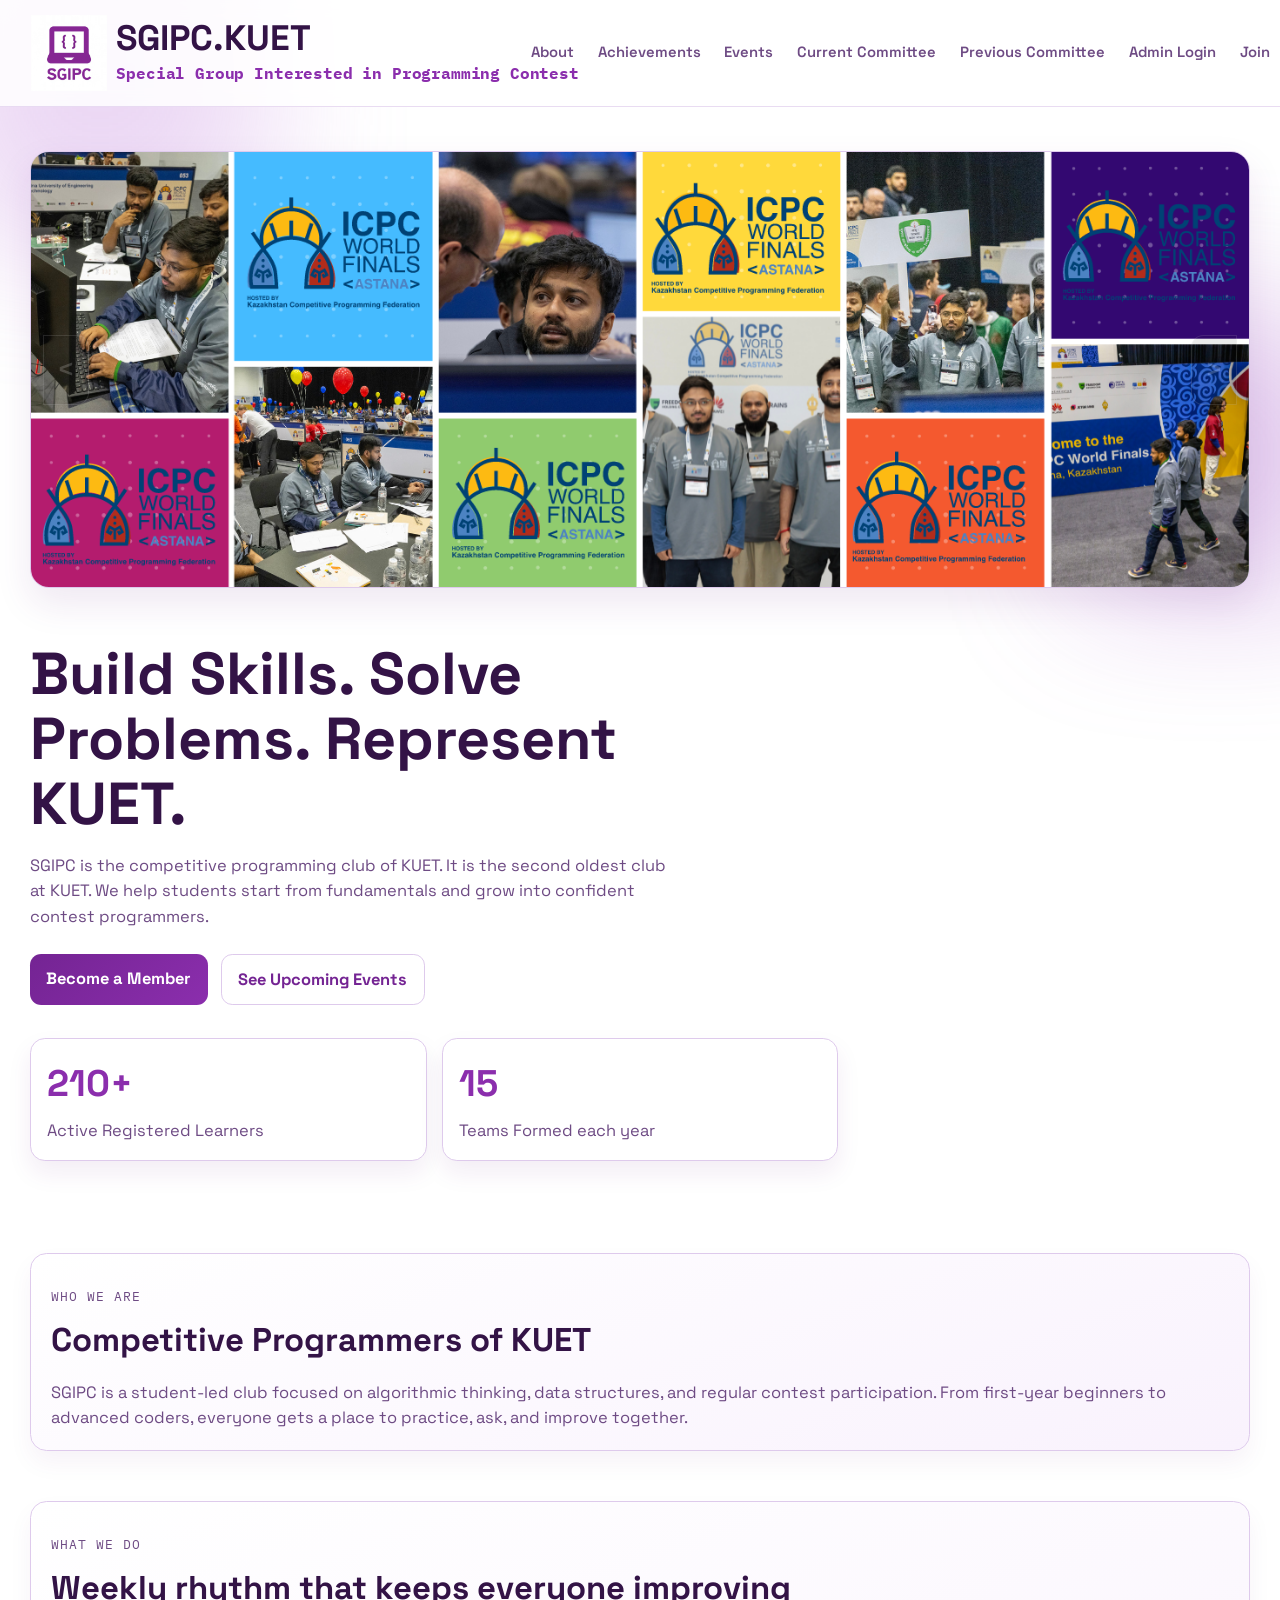
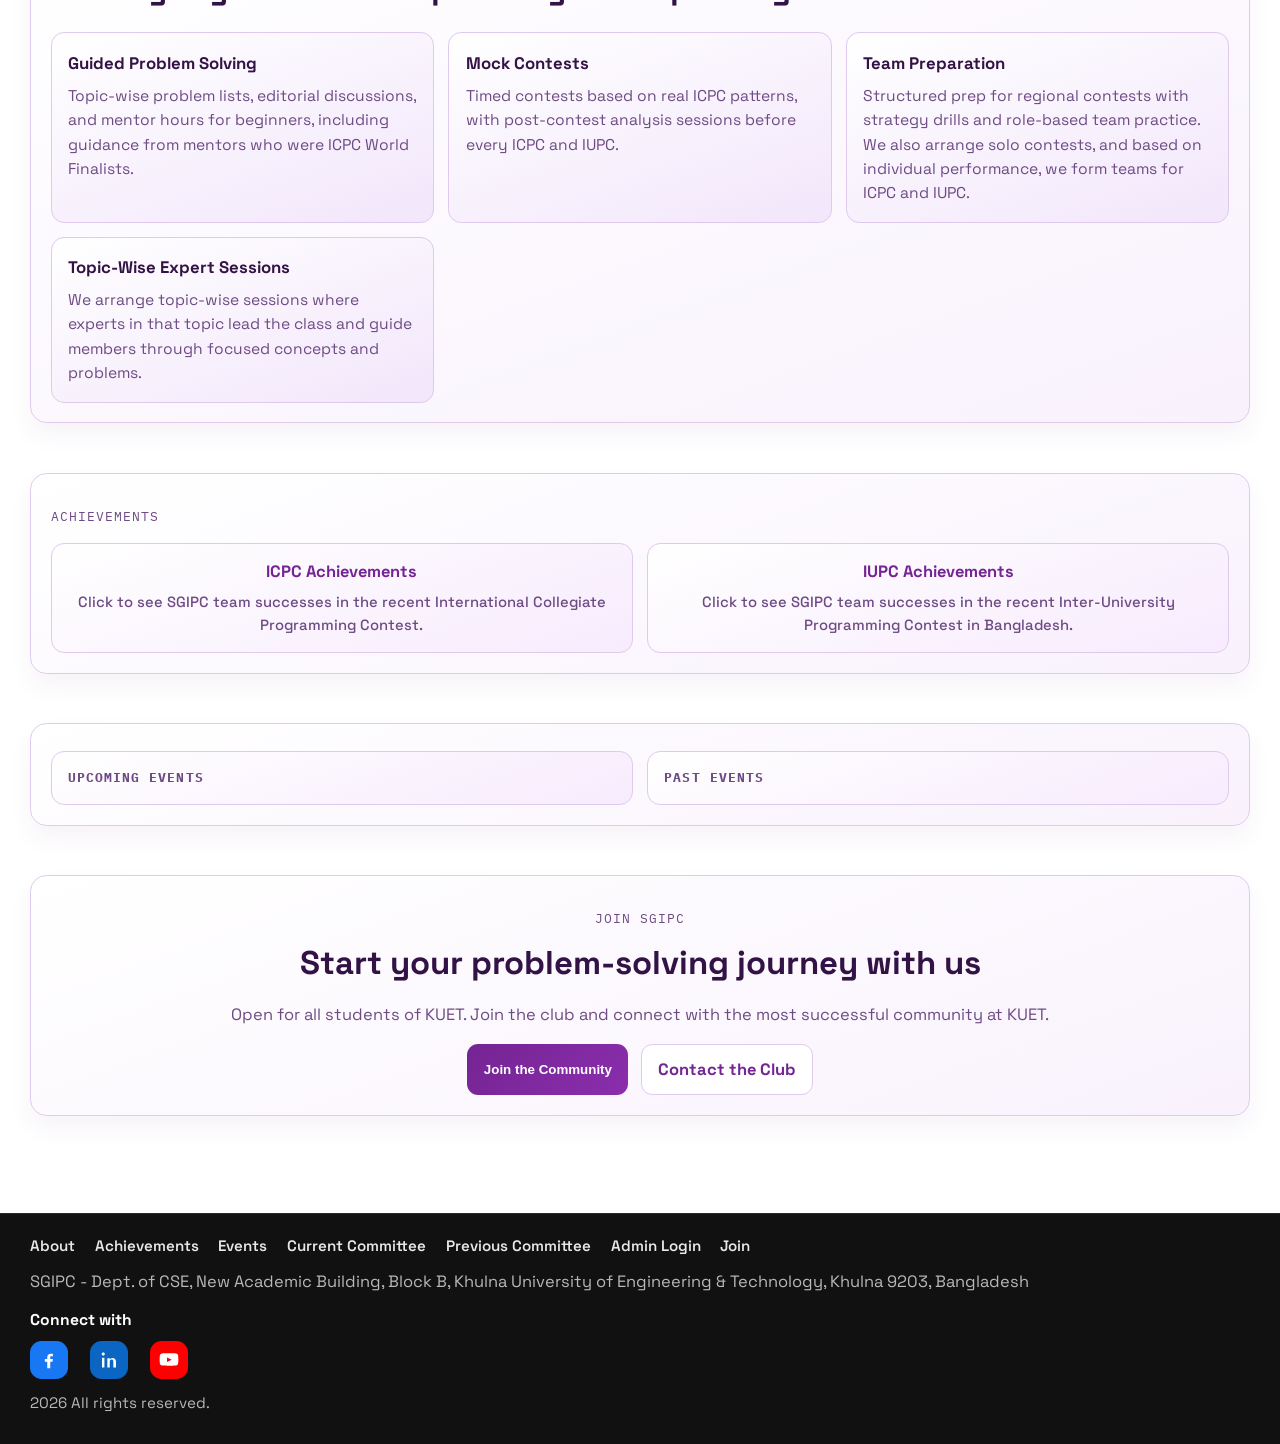
==== commit 1339d0ba: "Adding the Feature of New Registration and Handle them from admin page" ====
--- a/index.html
+++ b/index.html
@@ -47,8 +47,8 @@
         <a href="#achievements">Achievements</a>
         <a href="#events">Events</a>
         <a href="current-committee.html">Current Committee</a>
-        <a href="alumni.html">Previous Committee</a>
-        <a href="login.html">Admin Login</a>
+        <a href="previous-committee.html">Previous Committee</a>
+        <a href="login.html" data-admin-auth-link="true">Admin Login</a>
         <a href="#join">Join</a>
       </nav>
     </header>
@@ -100,10 +100,23 @@
             <p class="stat-value" data-count="300" data-suffix="+">0</p>
             <p class="stat-label">Active Registered Learners</p>
           </article>
-          <a class="stat-card stat-card-link" href="#join">
-            <p class="stat-value" data-count="15" data-suffix="+">0</p>
-            <p class="stat-label">Teams Formed</p>
-          </a>
+          <article class="stat-card">
+            <button
+              class="stat-card-button"
+              id="teamsFormedBtn"
+              type="button"
+              aria-controls="teamsFormedMessage"
+              aria-expanded="false"
+            >
+              <p class="stat-value" data-count="15">0</p>
+              <p class="stat-label">Teams Formed each year</p>
+            </button>
+            <p id="teamsFormedMessage" class="teams-formed-message" hidden>
+              Each year, SGIPC arranges 8 to 10 solo contests to select the finest
+              programmers and form 15 teams of three members each, based on solo
+              contest performance, Codeforces ratings, practice, and AtCoder ratings.
+            </p>
+          </article>
         </div>
       </section>
 
@@ -162,7 +175,7 @@
           <a class="achievement-jump-link" href="#icpc-achievements"
             ><span class="achievement-jump-title">ICPC Achievements</span
             ><span class="achievement-jump-desc"
-              >Click to see the successes of the SGIPC team in the recent
+              >Click to see SGIPC team successes in the recent
               International Collegiate Programming Contest.</span
             ></a
           >
@@ -182,7 +195,6 @@
             <p class="section-kicker event-kicker">Upcoming Events</p>
             <div id="adminAddEventPrompt" style="display:none;margin-bottom:1.5rem;background:var(--surface-soft);padding:1rem;border-radius:4px;text-align:center;">
               <p style="margin-bottom:0.5rem;">Logged in as: <strong id="eventAdminUser"></strong></p>
-              <button class="btn btn-ghost" id="eventLogoutBtn" type="button" style="font-size:0.9rem;">Logout</button>
             </div>
             <div id="upcomingEvents" class="events-list">
               <!-- Upcoming events will be rendered here by script.js -->
@@ -216,16 +228,89 @@
           successful community at KUET.
         </p>
         <div class="join-actions">
-          <a
+          <button
             class="btn btn-primary"
-            href="https://forms.gle/TxPCMxXHzbcvkNJM6"
-            target="_blank"
-            rel="noopener noreferrer"
-            >Join the Community</a
-          >
+            id="joinCommunityBtn"
+            type="button"
+            aria-controls="joinFormPanel"
+            aria-expanded="false"
+          >
+            Join the Community
+          </button>
           <a class="btn btn-ghost" href="mailto:president.sgipc.kuet@gmail.com"
             >Contact the Club</a
           >
+        </div>
+
+        <div class="join-panel" id="joinFormPanel" hidden>
+          <div class="join-panel-card" id="joinApplicantCard">
+            <p class="section-kicker">Quick Question</p>
+            <h4>Join SGIPC</h4>
+            <p class="join-panel-copy">
+              Fill out the details below. The admin will review your application.
+            </p>
+            <form id="joinForm" class="join-form">
+              <div class="join-field-grid">
+                <div class="join-field">
+                  <label class="join-label" for="joinName">Name:</label>
+                  <input id="joinName" class="join-input" type="text" required />
+                </div>
+                <div class="join-field">
+                  <label class="join-label" for="joinRoll">Roll:</label>
+                  <input id="joinRoll" class="join-input" type="text" required />
+                </div>
+                <div class="join-field">
+                  <label class="join-label" for="joinBatch">Batch:</label>
+                  <input id="joinBatch" class="join-input" type="text" required />
+                </div>
+                <div class="join-field">
+                  <label class="join-label" for="joinDepartment">Department:</label>
+                  <input id="joinDepartment" class="join-input" type="text" required />
+                </div>
+                <div class="join-field">
+                  <label class="join-label" for="joinEmail">Email:</label>
+                  <input id="joinEmail" class="join-input" type="email" required />
+                </div>
+                <div class="join-field">
+                  <label class="join-label" for="joinCodeforces">Codeforces handle:</label>
+                  <input id="joinCodeforces" class="join-input" type="text" required />
+                </div>
+                <div class="join-field">
+                  <label class="join-label" for="joinAtCoder">AtCoder handle:</label>
+                  <input id="joinAtCoder" class="join-input" type="text" required />
+                </div>
+              </div>
+              <div class="join-field">
+                <label class="join-label" for="joinReason">Why you want to join SGIPC:</label>
+                <textarea
+                  id="joinReason"
+                  class="join-textarea"
+                  rows="5"
+                  placeholder="Tell us what excites you about competitive programming..."
+                  required
+                ></textarea>
+              </div>
+              <div class="join-form-actions">
+                <button class="btn btn-primary" type="submit">Submit</button>
+              </div>
+              <p id="joinFormStatus" class="join-status" aria-live="polite"></p>
+            </form>
+          </div>
+
+          <div class="join-panel-card join-admin-card" id="joinAdminCard" hidden>
+            <div class="join-admin-header">
+              <div>
+                <p class="section-kicker">Admin View</p>
+                <h4>Join requests</h4>
+              </div>
+              <div class="join-admin-meta">
+                Logged in as: <strong id="joinAdminUser">Admin</strong>
+              </div>
+            </div>
+            <div id="joinRequestsList" class="join-requests-list">
+              <p class="join-empty">No join requests yet.</p>
+            </div>
+          </div>
         </div>
       </section>
 
@@ -238,8 +323,8 @@
           <a href="#achievements">Achievements</a>
           <a href="#events">Events</a>
           <a href="current-committee.html">Current Committee</a>
-          <a href="alumni.html">Previous Committee</a>
-          <a href="login.html">Admin Login</a>
+          <a href="previous-committee.html">Previous Committee</a>
+          <a href="login.html" data-admin-auth-link="true">Admin Login</a>
           <a href="#join">Join</a>
         </nav>
         <p class="footer-address">
--- a/styles.css
+++ b/styles.css
@@ -336,22 +336,39 @@
   border-radius: 0.9rem;
   padding: 1rem;
   box-shadow: 0 12px 24px rgba(98, 28, 126, 0.08);
-}
-
-.stat-card-link {
-  display: block;
-  text-decoration: none;
-  color: inherit;
   transition:
     transform 0.2s ease,
     box-shadow 0.2s ease,
     border-color 0.2s ease;
 }
 
-.stat-card-link:hover {
+.stat-card:hover {
   transform: translateY(-2px);
   border-color: var(--accent);
   box-shadow: 0 14px 28px rgba(98, 28, 126, 0.15);
+}
+
+.stat-card-button {
+  width: 100%;
+  text-align: left;
+  background: transparent;
+  border: none;
+  padding: 0;
+  font: inherit;
+  cursor: pointer;
+}
+
+.teams-formed-message {
+  margin-top: 0.75rem;
+  border-left: 3px solid var(--accent);
+  padding: 0.8rem 1rem;
+  background: rgba(255, 255, 255, 0.78);
+  border-radius: 0.75rem;
+  color: var(--text);
+}
+
+.teams-formed-message[hidden] {
+  display: none;
 }
 
 .stat-value {
@@ -538,6 +555,147 @@
   gap: 0.75rem;
 }
 
+.join-panel {
+  margin-top: 1.2rem;
+  display: grid;
+  gap: 1rem;
+  text-align: left;
+}
+
+.join-panel-card {
+  border: 1px solid var(--stroke);
+  border-radius: 1rem;
+  padding: 1.1rem;
+  background: linear-gradient(160deg, #ffffff 0%, #f7ebfd 100%);
+  box-shadow: 0 14px 28px rgba(98, 28, 126, 0.06);
+}
+
+.join-panel-card h4 {
+  margin-top: 0.15rem;
+  font-size: 1.2rem;
+  color: var(--accent-strong);
+}
+
+.join-panel-copy {
+  margin-top: 0.45rem;
+  color: var(--muted);
+}
+
+.join-form {
+  display: grid;
+  gap: 0.75rem;
+  margin-top: 1rem;
+}
+
+.join-field-grid {
+  display: grid;
+  grid-template-columns: repeat(2, minmax(0, 1fr));
+  gap: 0.75rem;
+}
+
+.join-field {
+  display: grid;
+  gap: 0.45rem;
+}
+
+.join-label {
+  font-weight: 600;
+  color: var(--accent-strong);
+}
+
+.join-input,
+.join-textarea {
+  width: 100%;
+  resize: vertical;
+  min-height: 140px;
+  border: 1px solid var(--stroke);
+  border-radius: 0.85rem;
+  padding: 0.9rem 1rem;
+  font: inherit;
+  color: var(--text);
+  background: #fff;
+}
+
+.join-input {
+  min-height: unset;
+  resize: none;
+  padding: 0.9rem 1rem;
+}
+
+.join-textarea:focus {
+  outline: none;
+  border-color: var(--accent);
+  box-shadow: 0 0 0 3px rgba(139, 46, 173, 0.14);
+}
+
+.join-input:focus {
+  outline: none;
+  border-color: var(--accent);
+  box-shadow: 0 0 0 3px rgba(139, 46, 173, 0.14);
+}
+
+.join-form-actions {
+  display: flex;
+  justify-content: flex-start;
+}
+
+.join-status {
+  min-height: 1.2rem;
+  color: var(--muted);
+  font-size: 0.95rem;
+}
+
+.join-admin-card[hidden],
+.join-panel[hidden] {
+  display: none;
+}
+
+.join-admin-header {
+  display: flex;
+  justify-content: space-between;
+  gap: 1rem;
+  align-items: flex-start;
+  flex-wrap: wrap;
+}
+
+.join-admin-meta {
+  color: var(--muted);
+  font-size: 0.95rem;
+}
+
+.join-requests-list {
+  margin-top: 1rem;
+  display: grid;
+  gap: 0.85rem;
+}
+
+.join-request-item {
+  border: 1px solid rgba(222, 202, 236, 0.9);
+  border-radius: 0.85rem;
+  padding: 0.9rem 1rem;
+  background: rgba(255, 255, 255, 0.72);
+}
+
+.join-request-item strong {
+  color: var(--accent-strong);
+}
+
+.join-request-answer {
+  margin-top: 0.35rem;
+  white-space: pre-wrap;
+}
+
+.join-request-meta {
+  margin-top: 0.3rem;
+  color: var(--muted);
+  font-size: 0.88rem;
+  font-family: "IBM Plex Mono", monospace;
+}
+
+.join-empty {
+  color: var(--muted);
+}
+
 .site-footer {
   margin-top: 2rem;
   padding: 1.2rem 0 1.8rem;
@@ -560,6 +718,10 @@
 
   .site-nav {
     gap: 0.7rem;
+  }
+
+  .join-field-grid {
+    grid-template-columns: 1fr;
   }
 }
 
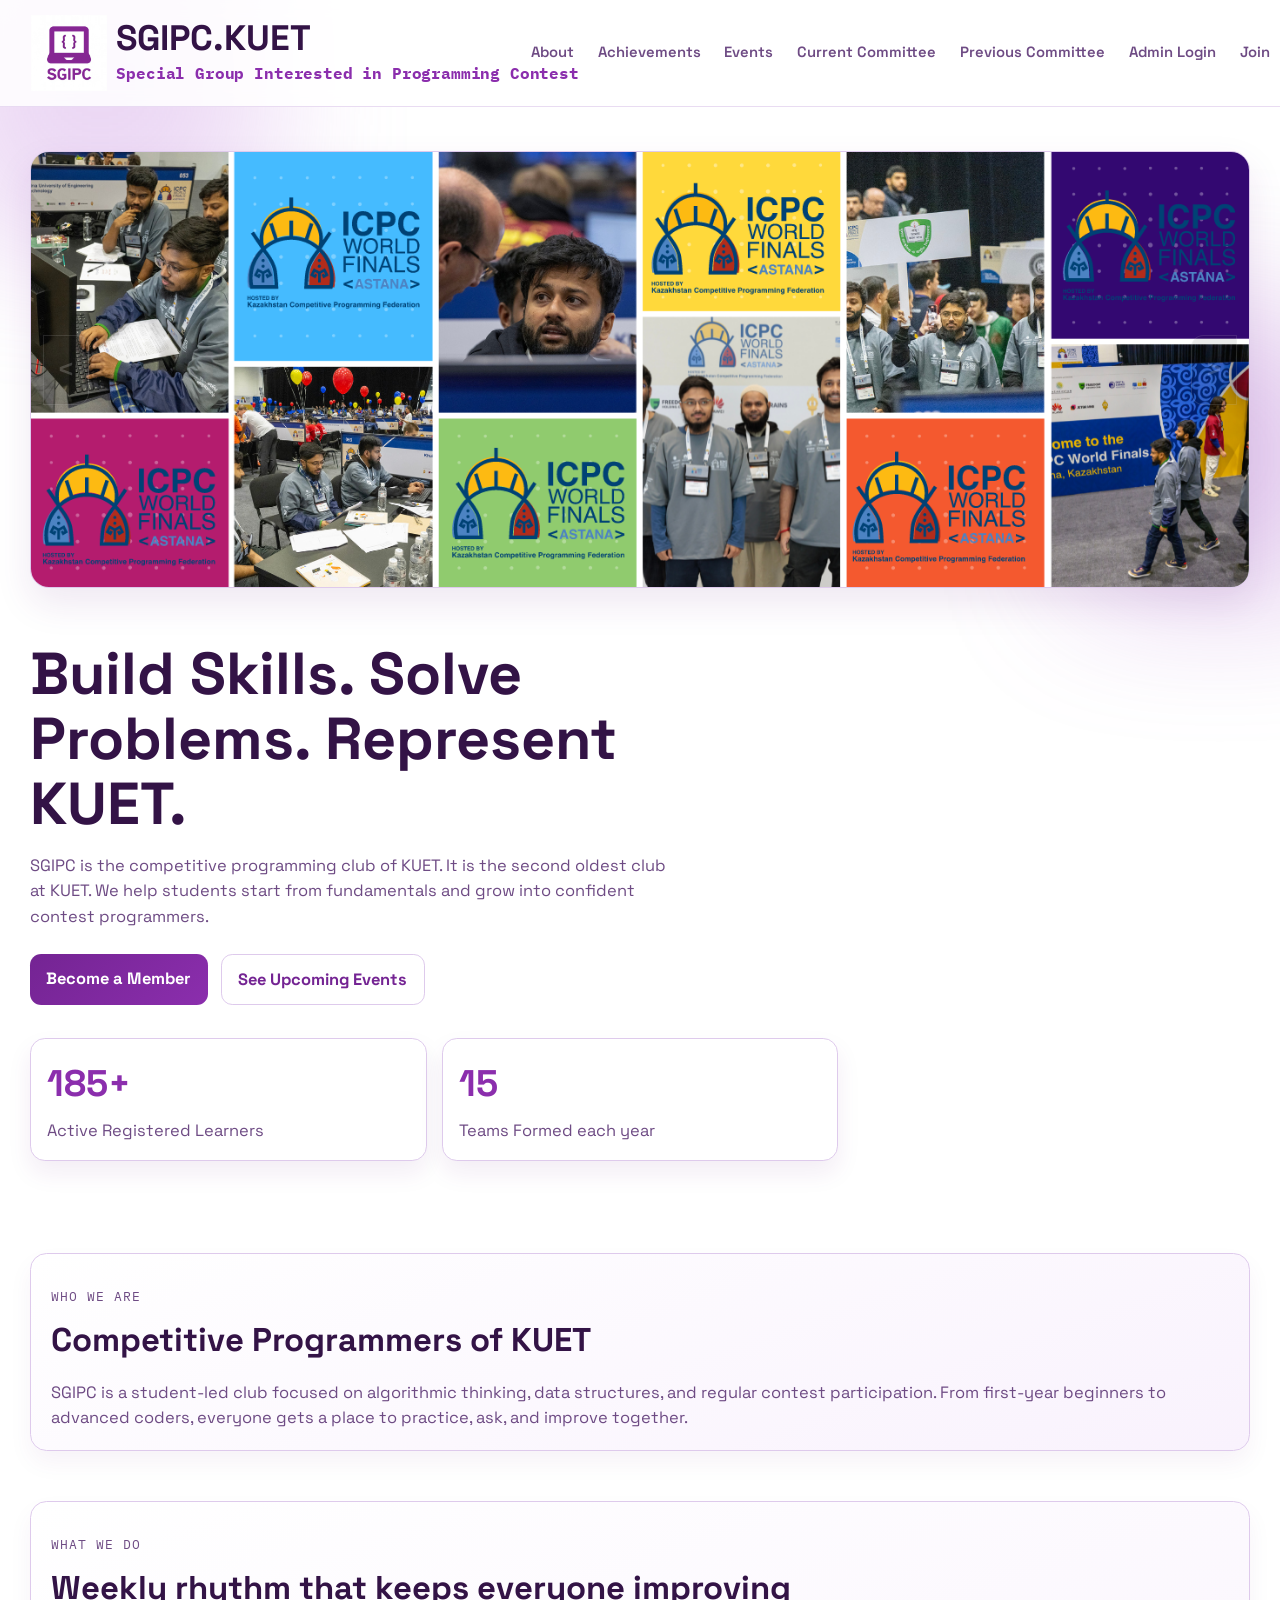
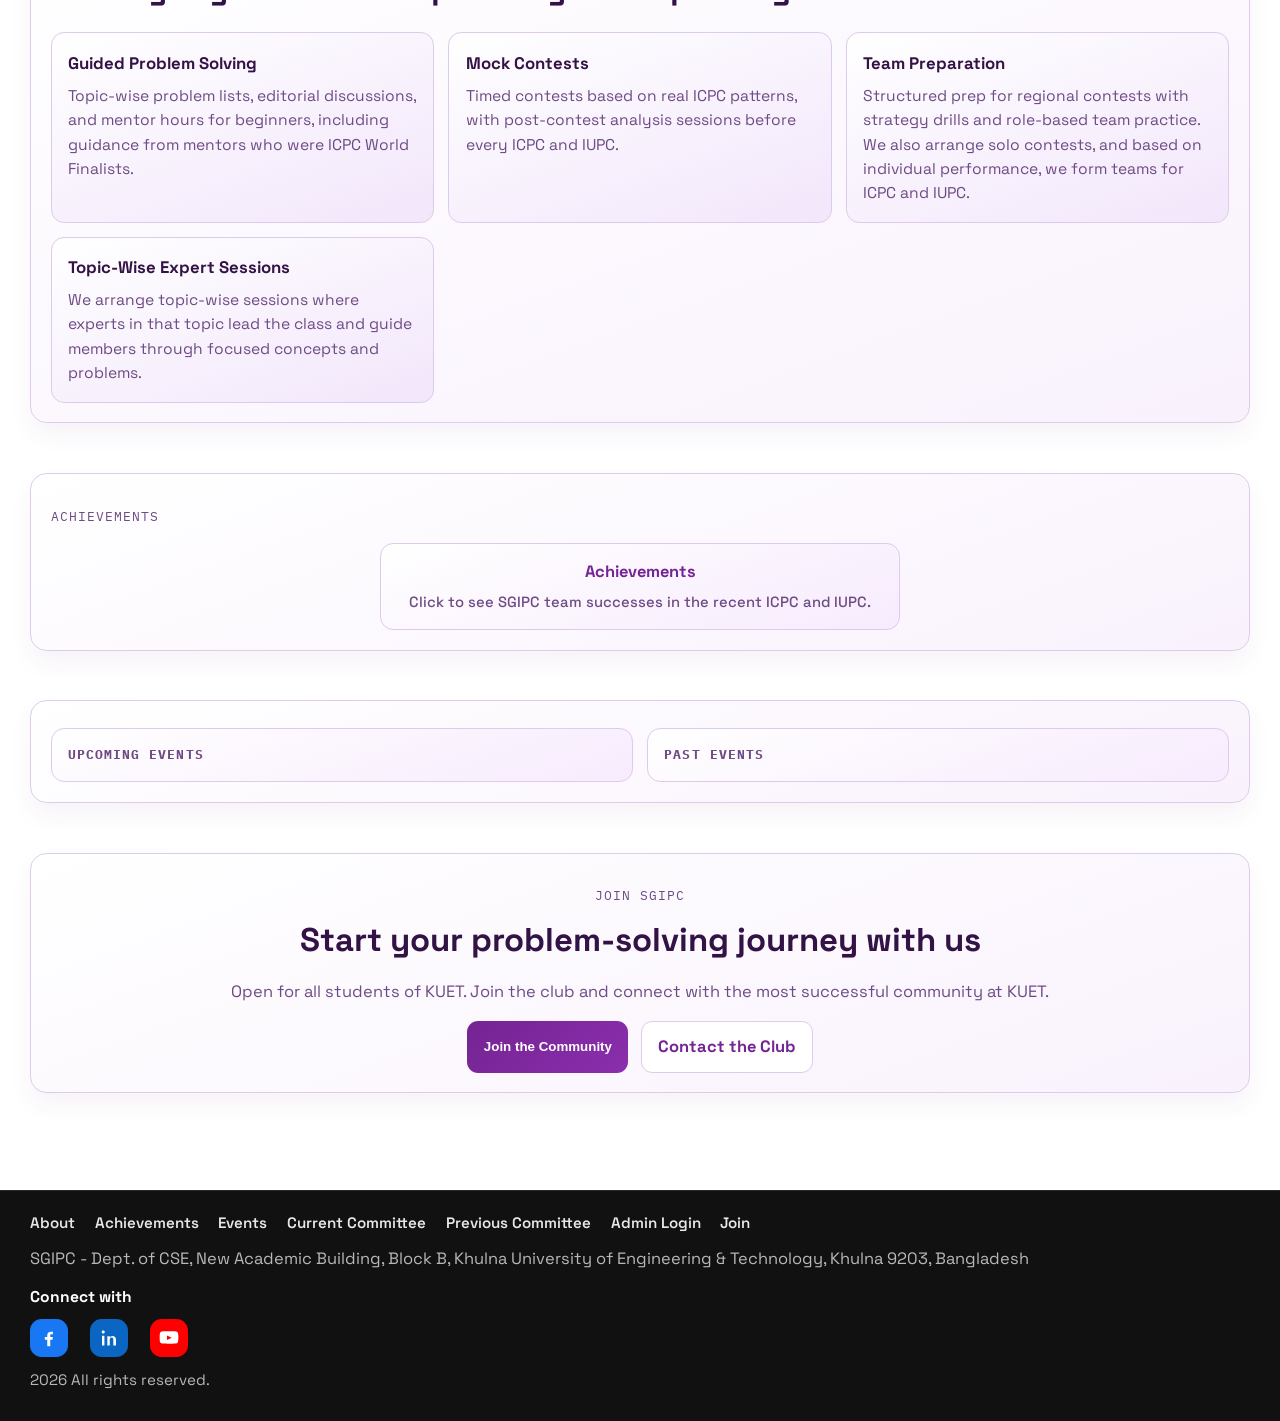
==== commit 583cf475: "Fixing Bug Related with DB" ====
--- a/index.html
+++ b/index.html
@@ -17,9 +17,11 @@
     <link rel="stylesheet" href="styles.css" />
   </head>
   <body>
+    <!-- Ei block background ambient decoration show kore. -->
     <div class="ambient ambient-one"></div>
     <div class="ambient ambient-two"></div>
 
+    <!-- Ei header block logo, nav menu, admin login link show kore. -->
     <header class="site-header">
       <a href="#home" class="brand">
         <img
@@ -54,6 +56,7 @@
     </header>
 
     <main>
+      <!-- Ei section home page er top banner slideshow show kore. -->
       <section class="front-banner" aria-label="SGIPC featured banner slideshow">
         <div class="front-banner-slider">
           <button
@@ -83,6 +86,7 @@
         </div>
       </section>
 
+      <!-- Ei section hero text, action button, ebong stats card show kore. -->
       <section class="hero" id="home">
         <h2>Build Skills. Solve Problems. Represent KUET.</h2>
         <p class="hero-copy">
@@ -120,6 +124,7 @@
         </div>
       </section>
 
+      <!-- Ei section SGIPC club er short intro show kore. -->
       <section class="section reveal" id="about">
         <p class="section-kicker">Who We Are</p>
         <h3>Competitive Programmers of KUET</h3>
@@ -131,6 +136,7 @@
         </p>
       </section>
 
+      <!-- Ei section club er regular activity card gulo show kore. -->
       <section class="section reveal" id="activities">
         <p class="section-kicker">What We Do</p>
         <h3>Weekly rhythm that keeps everyone improving</h3>
@@ -169,26 +175,21 @@
         </div>
       </section>
 
+      <!-- Ei section achievement archive page e jawar button show kore. -->
       <section class="section reveal" id="achievements">
         <p class="section-kicker">Achievements</p>
         <div class="achievement-jump">
-          <a class="achievement-jump-link" href="#icpc-achievements"
-            ><span class="achievement-jump-title">ICPC Achievements</span
+          <a class="achievement-jump-link" href="achievements.html"
+            ><span class="achievement-jump-title">Achievements</span
             ><span class="achievement-jump-desc"
               >Click to see SGIPC team successes in the recent
-              International Collegiate Programming Contest.</span
+              ICPC and IUPC.</span
             ></a
           >
-          <a class="achievement-jump-link" href="#iupc-achievements"
-            ><span class="achievement-jump-title">IUPC Achievements</span
-            ><span class="achievement-jump-desc"
-              >Click to see SGIPC team successes in the recent
-              Inter-University Programming Contest in Bangladesh.</span
-            ></a
-          >
-        </div>
-      </section>
-
+        </div>
+      </section>
+
+      <!-- Ei section upcoming/past event list ebong admin add form show kore. -->
       <section class="section reveal" id="events">
         <div class="event-groups">
           <article class="event-box">
@@ -197,7 +198,7 @@
               <p style="margin-bottom:0.5rem;">Logged in as: <strong id="eventAdminUser"></strong></p>
             </div>
             <div id="upcomingEvents" class="events-list">
-              <!-- Upcoming events will be rendered here by script.js -->
+              <!-- Upcoming event gulo script.js diye ekhane render hoy. -->
             </div>
             <form id="addEventForm" class="add-event-form" aria-label="Add upcoming event" style="display:none;">
               <h4 style="margin-bottom:0.5rem;">Add New Event</h4>
@@ -214,12 +215,13 @@
           <article class="event-box">
             <p class="section-kicker event-kicker">Past Events</p>
             <div id="pastEvents" class="events-list">
-              <!-- Past events will be rendered here by script.js -->
-            </div>
-          </article>
-        </div>
-      </section>
-
+              <!-- Past event gulo script.js diye ekhane render hoy. -->
+            </div>
+          </article>
+        </div>
+      </section>
+
+      <!-- Ei section join form ebong admin join request review area show kore. -->
       <section class="section reveal join" id="join">
         <p class="section-kicker">Join SGIPC</p>
         <h3>Start your problem-solving journey with us</h3>
@@ -316,6 +318,7 @@
 
     </main>
 
+    <!-- Ei footer block common navigation, address, social link show kore. -->
     <footer class="site-footer">
       <div class="footer-inner">
         <nav class="footer-nav" aria-label="Footer Navigation">
@@ -373,6 +376,7 @@
       </div>
     </footer>
 
+    <!-- Ei script home page er interaction, API load, admin state handle kore. -->
     <script src="script.js"></script>
   </body>
 </html>
--- a/styles.css
+++ b/styles.css
@@ -1,3 +1,4 @@
+/* Ei block global color, spacing, ebong layout variable define kore. */
 :root {
   --bg: #ffffff;
   --surface: #f9f2fd;
@@ -11,12 +12,14 @@
   --edge-gap: clamp(1rem, 2.2vw, 2rem);
 }
 
+/* Ei block default browser spacing reset kore. */
 * {
   box-sizing: border-box;
   margin: 0;
   padding: 0;
 }
 
+/* Ei block global image/svg, html scroll, ebong body base style set kore. */
 img,
 svg {
   max-width: 100%;
@@ -28,6 +31,7 @@
   font-size: clamp(15px, 0.16vw + 14.4px, 17px);
 }
 
+/* Ei block fixed header thakle anchor section e proper scroll offset dey. */
 #home,
 #about,
 #activities,
@@ -48,6 +52,7 @@
   overflow-x: hidden;
 }
 
+/* Ei block background ambient decoration style kore. */
 .ambient {
   position: fixed;
   z-index: -1;
@@ -71,6 +76,7 @@
   top: 35%;
 }
 
+/* Ei block sticky header, brand, navigation, ebong mobile menu style kore. */
 .site-header {
   width: 100%;
   margin-inline: 0;
@@ -92,6 +98,7 @@
   margin-inline: auto;
 }
 
+/* Ei block front page banner slideshow style kore. */
 .front-banner {
   margin-top: 1rem;
   border-radius: 1.15rem;
@@ -267,11 +274,13 @@
   background: var(--accent);
 }
 
+/* Ei block main content spacing set kore. */
 main {
   padding: clamp(1.25rem, 2.2vw, 2rem) 0 clamp(2.5rem, 5vw, 4rem);
   flex: 1 1 auto;
 }
 
+/* Ei block hero, button, ebong stats card area style kore. */
 .hero {
   padding: 3.2rem 0 2.6rem;
   animation: rise 0.8s ease;
@@ -327,6 +336,7 @@
   margin-top: 2rem;
   display: grid;
   grid-template-columns: repeat(3, minmax(0, 1fr));
+  align-items: start;
   gap: 0.9rem;
 }
 
@@ -382,6 +392,7 @@
   margin-top: 0.3rem;
 }
 
+/* Ei block common section/card layout style kore. */
 .section {
   margin-top: clamp(1.6rem, 4vw, 3rem);
   padding: clamp(0.95rem, 2.4vw, 1.2rem);
@@ -399,6 +410,10 @@
   font-family: "IBM Plex Mono", monospace;
 }
 
+.admin-name-display {
+  text-transform: none;
+}
+
 .event-kicker {
   font-weight: 700;
 }
@@ -413,6 +428,7 @@
   color: var(--muted);
 }
 
+/* Ei block activities ebong achievements section er card/grid style kore. */
 .activity-grid {
   margin-top: 1.1rem;
   display: grid;
@@ -442,6 +458,15 @@
   display: grid;
   grid-template-columns: repeat(2, minmax(0, 1fr));
   gap: 0.85rem;
+}
+
+.achievement-jump:has(.achievement-jump-link:only-child) {
+  grid-template-columns: minmax(0, 1fr);
+  justify-items: center;
+}
+
+.achievement-jump:has(.achievement-jump-link:only-child) .achievement-jump-link {
+  width: min(100%, 520px);
 }
 
 .achievement-jump-link {
@@ -515,11 +540,38 @@
   font-size: 1.02rem;
 }
 
+.achievement-logo-heading,
+.achievement-card-logo-heading {
+  display: flex;
+  align-items: center;
+  gap: 0.75rem;
+}
+
+.achievement-logo {
+  width: 76px;
+  height: auto;
+  flex: 0 0 auto;
+  border: 1px solid var(--stroke);
+  border-radius: 0.65rem;
+  background: #ffffff;
+}
+
+.achievement-card-logo-heading {
+  justify-content: center;
+  flex-direction: column;
+  text-align: center;
+}
+
+.achievement-card-logo-heading .achievement-logo {
+  width: 104px;
+}
+
 .achievement-card p {
   margin-top: 0.5rem;
   font-size: 0.95rem;
 }
 
+/* Ei block event list, join form, ebong join request admin area style kore. */
 .event-meta {
   font-family: "IBM Plex Mono", monospace;
   font-size: 0.9rem;
@@ -696,6 +748,7 @@
   color: var(--muted);
 }
 
+/* Ei block footer navigation, address, ebong social icon style kore. */
 .site-footer {
   margin-top: 2rem;
   padding: 1.2rem 0 1.8rem;
@@ -711,6 +764,7 @@
   gap: 0.7rem;
 }
 
+/* Ei media block tablet width e header/join layout adjust kore. */
 @media (max-width: 1024px) {
   .site-header {
     align-items: flex-start;
@@ -725,6 +779,7 @@
   }
 }
 
+/* Ei media block medium screen e logo/text size adjust kore. */
 @media (max-width: 840px) {
   .brand-logo {
     width: 72px;
@@ -853,6 +908,7 @@
   font-size: 0.92rem;
 }
 
+/* Ei block scroll reveal animation er initial/final state set kore. */
 .reveal {
   opacity: 0;
   transform: translateY(14px);
@@ -866,7 +922,7 @@
   transform: translateY(0);
 }
 
-/* Admin Login Modal */
+/* Ei block admin login modal style kore. */
 .login-modal {
   position: fixed !important;
   top: 0 !important;
@@ -923,7 +979,7 @@
   cursor: pointer;
 }
 
-/* Add Event Form */
+/* Ei block admin add event/result/member form style kore. */
 .add-event-form {
   display: flex;
   flex-direction: column;
@@ -972,7 +1028,7 @@
   margin: 0.5rem auto;
 }
 
-/* Delete button for events */
+/* Ei block admin delete button style kore. */
 .btn-delete {
   display: inline-block;
   margin-top: 0.5rem;
@@ -990,6 +1046,7 @@
   background: #c82333;
 }
 
+/* Ei media block small modal width adjust kore. */
 @media (max-width: 700px) {
   .login-modal-content {
     width: 95%;
@@ -997,6 +1054,7 @@
   }
 }
 
+/* Ei keyframe hero/reveal entry animation define kore. */
 @keyframes rise {
   from {
     opacity: 0;
@@ -1008,6 +1066,7 @@
   }
 }
 
+/* Ei media block tablet/mobile grid column adjust kore. */
 @media (max-width: 880px) {
   .stats-grid,
   .activity-grid,
@@ -1024,6 +1083,7 @@
   }
 }
 
+/* Ei media block mobile navigation ebong single-column layout set kore. */
 @media (max-width: 700px) {
   .menu-btn {
     display: block;
@@ -1065,6 +1125,7 @@
   }
 }
 
+/* Ei media block very small screen e brand/action spacing adjust kore. */
 @media (max-width: 520px) {
   .brand {
     gap: 0.55rem;
@@ -1094,6 +1155,7 @@
   }
 }
 
+/* Ei media block large desktop e content max width baray. */
 @media (min-width: 1600px) {
   :root {
     --max-width: 1320px;
